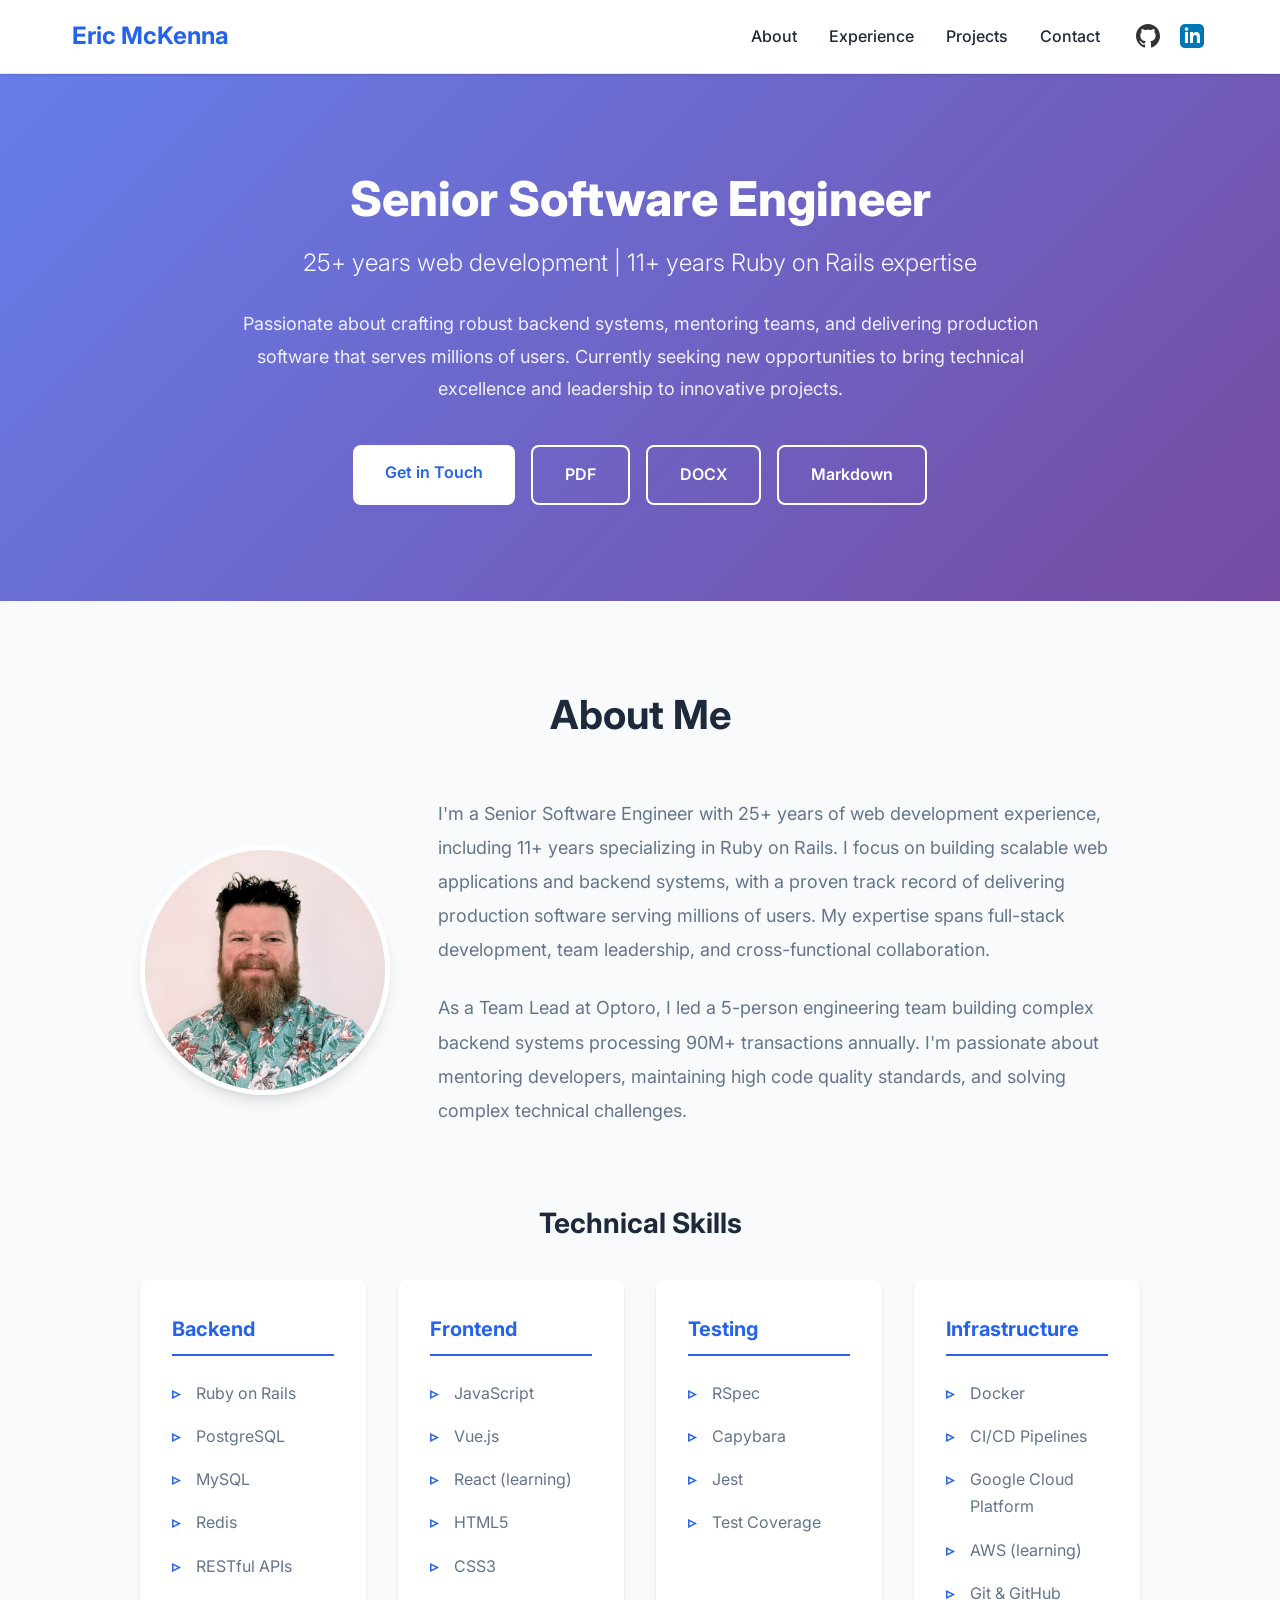
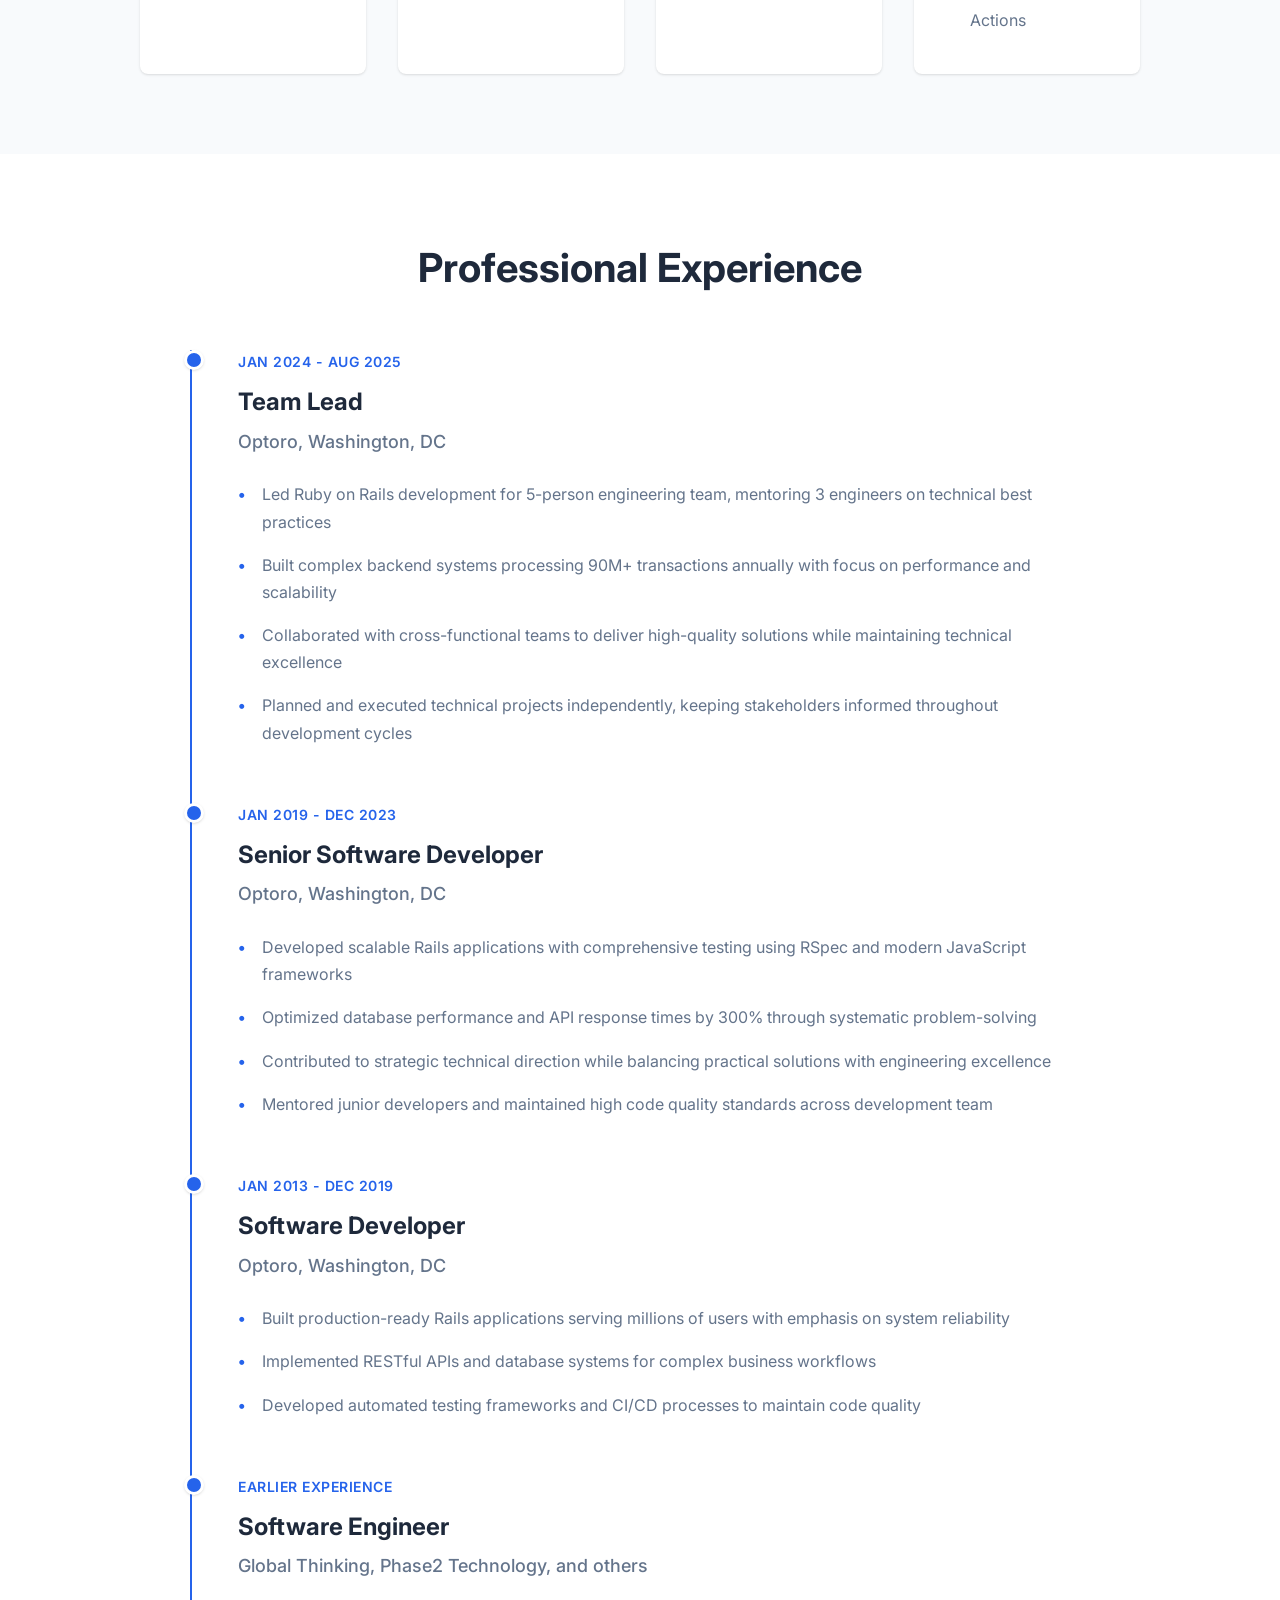
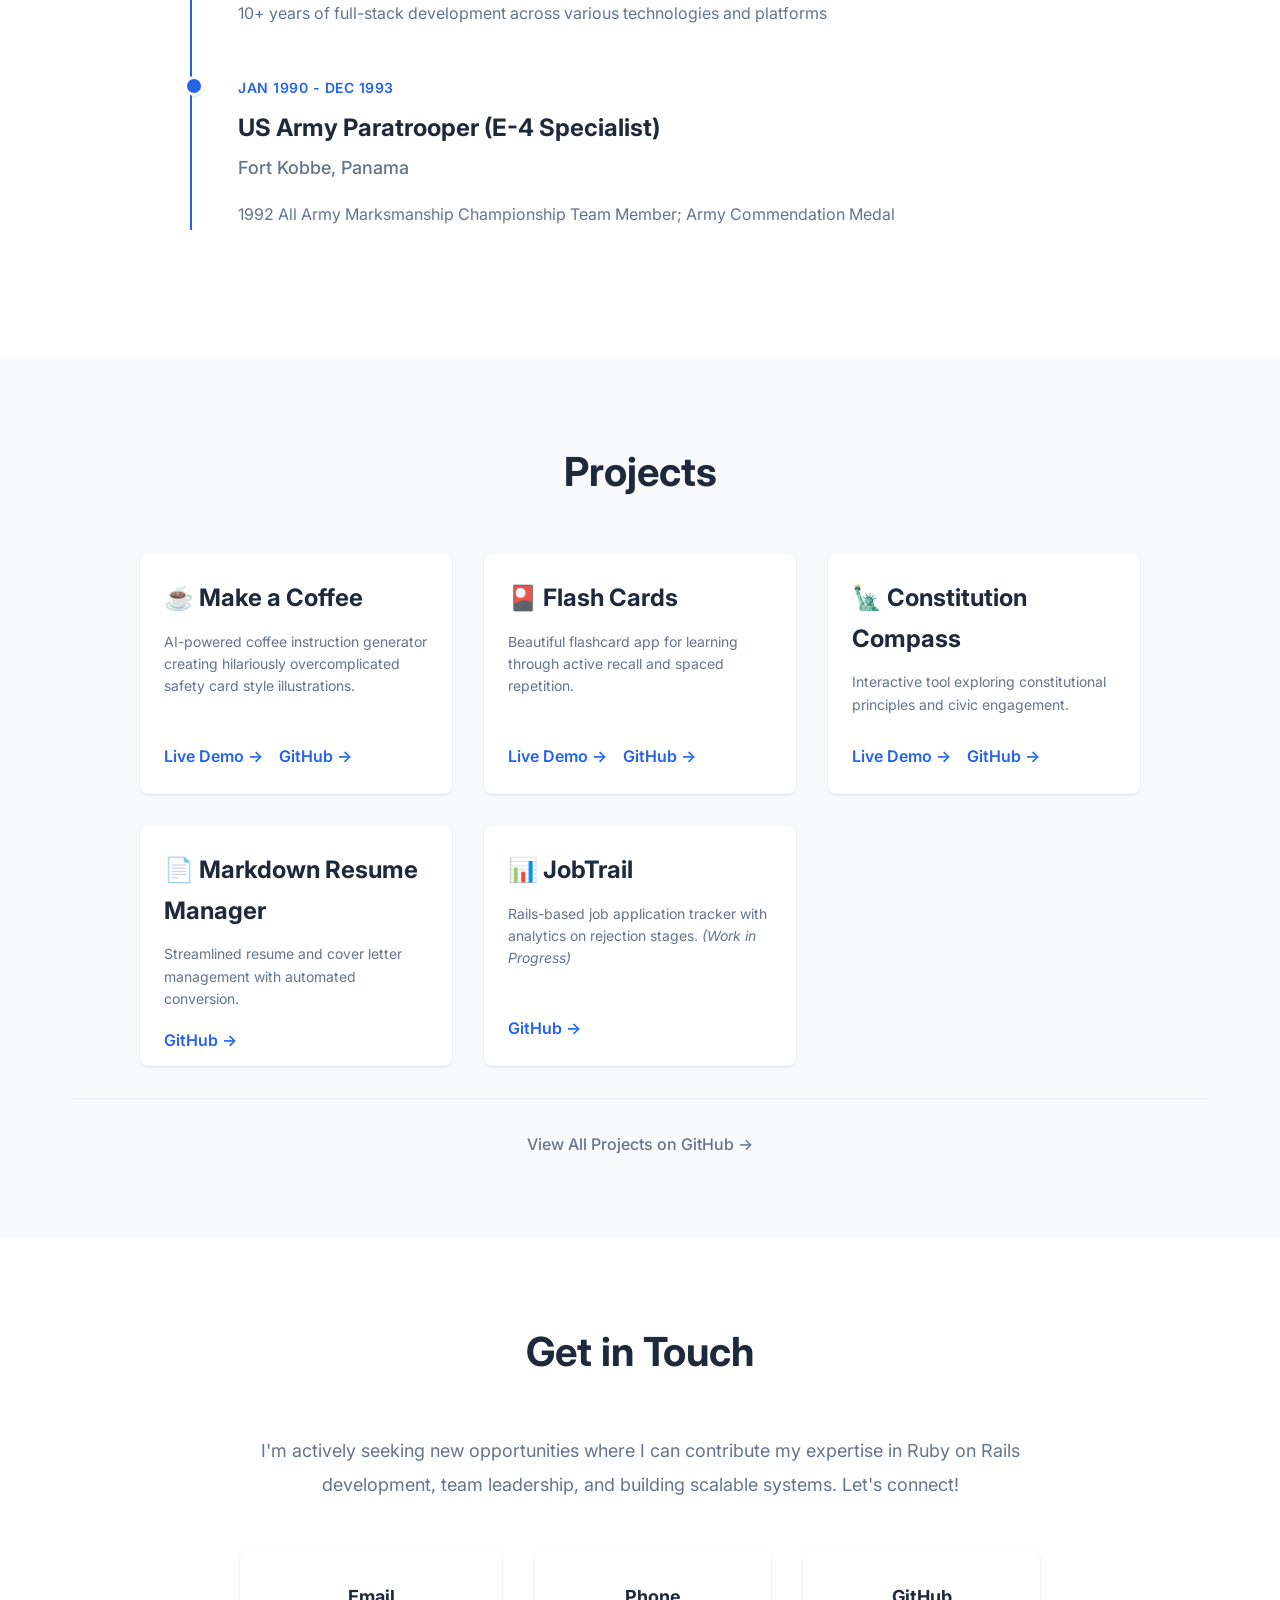
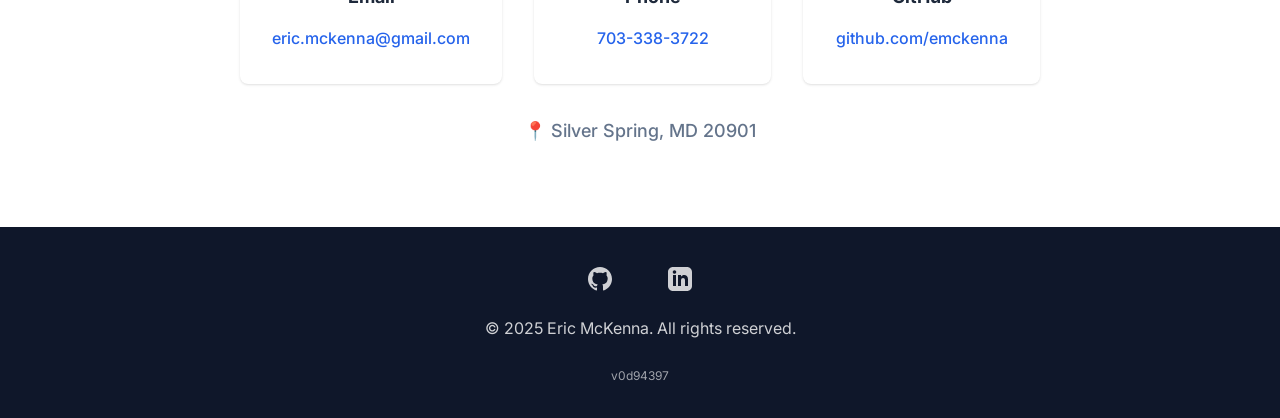
==== index.html @ 5448b645 "Add JobTrail project to portfolio with work-in-progress note - Add JobTrail to projects grid with fr" ====
<!DOCTYPE html>
<html lang="en">
<head>
    <meta charset="UTF-8">
    <meta name="viewport" content="width=device-width, initial-scale=1.0">
    <meta name="description" content="Eric McKenna - Senior Software Engineer with 25+ years web development experience specializing in Ruby on Rails and full-stack development">
    <title>Eric McKenna | Senior Software Engineer</title>

    <!-- Open Graph Meta Tags -->
    <meta property="og:title" content="Eric McKenna | Senior Software Engineer">
    <meta property="og:description" content="Senior Software Engineer with 25+ years web development experience, including 11+ years Ruby on Rails expertise. Team Lead experienced in building scalable applications serving millions of users. Currently seeking new opportunities.">
    <meta property="og:type" content="website">
    <meta property="og:url" content="https://emckenna.github.io">
    <meta property="og:image" content="https://emckenna.github.io/og-image.png">

    <!-- Twitter Card Meta Tags -->
    <meta name="twitter:card" content="summary_large_image">
    <meta name="twitter:title" content="Eric McKenna | Senior Software Engineer">
    <meta name="twitter:description" content="Senior Software Engineer with 25+ years web development experience, including 11+ years Ruby on Rails expertise. Team Lead experienced in building scalable applications serving millions of users.">
    <meta name="twitter:image" content="https://emckenna.github.io/og-image.png">

    <!-- Additional Meta Tags -->
    <meta name="author" content="Eric McKenna">
    <meta name="keywords" content="Ruby on Rails, Software Engineer, Full Stack Developer, Team Lead, PostgreSQL, Vue.js, React, AWS, Docker">

    <link rel="stylesheet" href="styles.css">
</head>
<body>
    <header>
        <nav>
            <div class="container">
                <h1 class="logo">Eric McKenna</h1>
                <div class="nav-right">
                    <ul class="nav-links">
                        <li><a href="#about">About</a></li>
                        <li><a href="#experience">Experience</a></li>
                        <li><a href="#projects">Projects</a></li>
                        <li><a href="#contact">Contact</a></li>
                    </ul>
                    <div class="social-links">
                        <a href="https://github.com/emckenna" target="_blank" rel="noopener noreferrer" aria-label="GitHub" class="social-icon">
                            <svg width="24" height="24" viewBox="0 0 24 24" fill="currentColor">
                                <path d="M12 0c-6.626 0-12 5.373-12 12 0 5.302 3.438 9.8 8.207 11.387.599.111.793-.261.793-.577v-2.234c-3.338.726-4.033-1.416-4.033-1.416-.546-1.387-1.333-1.756-1.333-1.756-1.089-.745.083-.729.083-.729 1.205.084 1.839 1.237 1.839 1.237 1.07 1.834 2.807 1.304 3.492.997.107-.775.418-1.305.762-1.604-2.665-.305-5.467-1.334-5.467-5.931 0-1.311.469-2.381 1.236-3.221-.124-.303-.535-1.524.117-3.176 0 0 1.008-.322 3.301 1.23.957-.266 1.983-.399 3.003-.404 1.02.005 2.047.138 3.006.404 2.291-1.552 3.297-1.23 3.297-1.23.653 1.653.242 2.874.118 3.176.77.84 1.235 1.911 1.235 3.221 0 4.609-2.807 5.624-5.479 5.921.43.372.823 1.102.823 2.222v3.293c0 .319.192.694.801.576 4.765-1.589 8.199-6.086 8.199-11.386 0-6.627-5.373-12-12-12z"/>
                            </svg>
                        </a>
                        <a href="https://linkedin.com/in/ericmckenna" target="_blank" rel="noopener noreferrer" aria-label="LinkedIn" class="social-icon">
                            <svg width="24" height="24" viewBox="0 0 24 24" fill="currentColor">
                                <path d="M19 0h-14c-2.761 0-5 2.239-5 5v14c0 2.761 2.239 5 5 5h14c2.762 0 5-2.239 5-5v-14c0-2.761-2.238-5-5-5zm-11 19h-3v-11h3v11zm-1.5-12.268c-.966 0-1.75-.79-1.75-1.764s.784-1.764 1.75-1.764 1.75.79 1.75 1.764-.783 1.764-1.75 1.764zm13.5 12.268h-3v-5.604c0-3.368-4-3.113-4 0v5.604h-3v-11h3v1.765c1.396-2.586 7-2.777 7 2.476v6.759z"/>
                            </svg>
                        </a>
                    </div>
                </div>
            </div>
        </nav>
    </header>

    <main>
        <!-- Hero Section -->
        <section id="hero">
            <div class="container">
                <div class="hero-content">
                    <h1 class="hero-title">Senior Software Engineer</h1>
                    <p class="hero-subtitle">25+ years web development | 11+ years Ruby on Rails expertise</p>
                    <p class="hero-description">
                        Passionate about crafting robust backend systems, mentoring teams, and delivering
                        production software that serves millions of users. Currently seeking new opportunities
                        to bring technical excellence and leadership to innovative projects.
                    </p>
                    <div class="hero-buttons">
                        <a href="#contact" class="btn btn-primary">Get in Touch</a>
                        <a href="resume/Eric_McKenna_Resume.pdf" class="btn btn-secondary" download>PDF</a>
                        <a href="resume/Eric_McKenna_Resume.docx" class="btn btn-secondary" download>DOCX</a>
                        <a href="resume/eric-mckenna-resume.md" class="btn btn-secondary" download>Markdown</a>
                    </div>
                </div>
            </div>
        </section>

        <!-- About Section -->
        <section id="about">
            <div class="container">
                <h2 class="section-title">About Me</h2>
                <div class="about-wrapper">
                    <div class="about-image">
                        <img src="emckenna-profile.png" alt="Eric McKenna">
                    </div>
                    <div class="about-content">
                        <p>
                            I'm a Senior Software Engineer with 25+ years of web development experience, including 11+ years
                            specializing in Ruby on Rails. I focus on building scalable web applications and backend systems,
                            with a proven track record of delivering production software serving millions of users. My expertise
                            spans full-stack development, team leadership, and cross-functional collaboration.
                        </p>
                        <p>
                            As a Team Lead at Optoro, I led a 5-person engineering team building complex backend systems
                            processing 90M+ transactions annually. I'm passionate about mentoring developers, maintaining
                            high code quality standards, and solving complex technical challenges.
                        </p>
                    </div>
                </div>

                <div class="skills">
                    <h3>Technical Skills</h3>
                    <div class="skills-grid">
                        <div class="skill-category">
                            <h4>Backend</h4>
                            <ul>
                                <li>Ruby on Rails</li>
                                <li>PostgreSQL</li>
                                <li>MySQL</li>
                                <li>Redis</li>
                                <li>RESTful APIs</li>
                            </ul>
                        </div>
                        <div class="skill-category">
                            <h4>Frontend</h4>
                            <ul>
                                <li>JavaScript</li>
                                <li>Vue.js</li>
                                <li>React (learning)</li>
                                <li>HTML5</li>
                                <li>CSS3</li>
                            </ul>
                        </div>
                        <div class="skill-category">
                            <h4>Testing</h4>
                            <ul>
                                <li>RSpec</li>
                                <li>Capybara</li>
                                <li>Jest</li>
                                <li>Test Coverage</li>
                            </ul>
                        </div>
                        <div class="skill-category">
                            <h4>Infrastructure</h4>
                            <ul>
                                <li>Docker</li>
                                <li>CI/CD Pipelines</li>
                                <li>Google Cloud Platform</li>
                                <li>AWS (learning)</li>
                                <li>Git & GitHub Actions</li>
                            </ul>
                        </div>
                    </div>
                </div>
            </div>
        </section>

        <!-- Experience Section -->
        <section id="experience">
            <div class="container">
                <h2 class="section-title">Professional Experience</h2>

                <div class="timeline">
                    <div class="timeline-item">
                        <div class="timeline-date">Jan 2024 - Aug 2025</div>
                        <div class="timeline-content">
                            <h3>Team Lead</h3>
                            <h4>Optoro, Washington, DC</h4>
                            <ul>
                                <li>Led Ruby on Rails development for 5-person engineering team, mentoring 3 engineers on technical best practices</li>
                                <li>Built complex backend systems processing 90M+ transactions annually with focus on performance and scalability</li>
                                <li>Collaborated with cross-functional teams to deliver high-quality solutions while maintaining technical excellence</li>
                                <li>Planned and executed technical projects independently, keeping stakeholders informed throughout development cycles</li>
                            </ul>
                        </div>
                    </div>

                    <div class="timeline-item">
                        <div class="timeline-date">Jan 2019 - Dec 2023</div>
                        <div class="timeline-content">
                            <h3>Senior Software Developer</h3>
                            <h4>Optoro, Washington, DC</h4>
                            <ul>
                                <li>Developed scalable Rails applications with comprehensive testing using RSpec and modern JavaScript frameworks</li>
                                <li>Optimized database performance and API response times by 300% through systematic problem-solving</li>
                                <li>Contributed to strategic technical direction while balancing practical solutions with engineering excellence</li>
                                <li>Mentored junior developers and maintained high code quality standards across development team</li>
                            </ul>
                        </div>
                    </div>

                    <div class="timeline-item">
                        <div class="timeline-date">Jan 2013 - Dec 2019</div>
                        <div class="timeline-content">
                            <h3>Software Developer</h3>
                            <h4>Optoro, Washington, DC</h4>
                            <ul>
                                <li>Built production-ready Rails applications serving millions of users with emphasis on system reliability</li>
                                <li>Implemented RESTful APIs and database systems for complex business workflows</li>
                                <li>Developed automated testing frameworks and CI/CD processes to maintain code quality</li>
                            </ul>
                        </div>
                    </div>

                    <div class="timeline-item">
                        <div class="timeline-date">Earlier Experience</div>
                        <div class="timeline-content">
                            <h3>Software Engineer</h3>
                            <h4>Global Thinking, Phase2 Technology, and others</h4>
                            <p>10+ years of full-stack development across various technologies and platforms</p>
                        </div>
                    </div>

                    <div class="timeline-item">
                        <div class="timeline-date">Jan 1990 - Dec 1993</div>
                        <div class="timeline-content">
                            <h3>US Army Paratrooper (E-4 Specialist)</h3>
                            <h4>Fort Kobbe, Panama</h4>
                            <p>1992 All Army Marksmanship Championship Team Member; Army Commendation Medal</p>
                        </div>
                    </div>
                </div>
            </div>
        </section>

        <!-- Projects Section -->
        <section id="projects">
            <div class="container">
                <h2 class="section-title">Projects</h2>
                <div class="projects-grid">
                    <div class="project-card">
                        <div class="project-card-inner">
                            <div class="project-card-front">
                                <div>
                                    <h3>☕ Make a Coffee</h3>
                                    <p>AI-powered coffee instruction generator creating hilariously overcomplicated safety card style illustrations.</p>
                                </div>
                                <div class="project-links">
                                    <a href="https://make-a-coffee.vercel.app/" target="_blank" rel="noopener noreferrer" class="project-link">
                                        Live Demo →
                                    </a>
                                    <a href="https://github.com/emckenna/make-a-coffee" target="_blank" rel="noopener noreferrer" class="project-link">
                                        GitHub →
                                    </a>
                                </div>
                            </div>
                            <div class="project-card-back">
                                <h3>☕ Make a Coffee</h3>
                                <p>Generate hilariously overcomplicated coffee instructions in airplane safety card style using AI. Features three illustration styles (Simple, Fun, Chaos), PB&J-precision prompts emphasizing programming-level detail, and high-quality PNG export with timestamps. Built with React + Vite and Hugging Face FLUX.1-schnell model.</p>
                                <div class="project-links">
                                    <a href="https://make-a-coffee.vercel.app/" target="_blank" rel="noopener noreferrer" class="project-link">
                                        Live Demo →
                                    </a>
                                    <a href="https://github.com/emckenna/make-a-coffee" target="_blank" rel="noopener noreferrer" class="project-link">
                                        GitHub →
                                    </a>
                                </div>
                            </div>
                        </div>
                    </div>

                    <div class="project-card">
                        <div class="project-card-inner">
                            <div class="project-card-front">
                                <div>
                                    <h3>🎴 Flash Cards</h3>
                                    <p>Beautiful flashcard app for learning through active recall and spaced repetition.</p>
                                </div>
                                <div class="project-links">
                                    <a href="https://emckenna.github.io/flash-cards/" target="_blank" rel="noopener noreferrer" class="project-link">
                                        Live Demo →
                                    </a>
                                    <a href="https://github.com/emckenna/flash-cards" target="_blank" rel="noopener noreferrer" class="project-link">
                                        GitHub →
                                    </a>
                                </div>
                            </div>
                            <div class="project-card-back">
                                <h3>🎴 Flash Cards</h3>
                                <p>A beautiful, reusable flashcard app for learning any topic through active recall and spaced repetition. Features markdown-based content with auto-discovery of topics, progress tracking, keyboard shortcuts, and a stunning UI with smooth animations. Built with React + Vite and deployed on GitHub Pages.</p>
                                <div class="project-links">
                                    <a href="https://emckenna.github.io/flash-cards/" target="_blank" rel="noopener noreferrer" class="project-link">
                                        Live Demo →
                                    </a>
                                    <a href="https://github.com/emckenna/flash-cards" target="_blank" rel="noopener noreferrer" class="project-link">
                                        GitHub →
                                    </a>
                                </div>
                            </div>
                        </div>
                    </div>

                    <div class="project-card">
                        <div class="project-card-inner">
                            <div class="project-card-front">
                                <div>
                                    <h3>🗽 Constitution Compass</h3>
                                    <p>Interactive tool exploring constitutional principles and civic engagement.</p>
                                </div>
                                <div class="project-links">
                                    <a href="https://constitution-compass.vercel.app" target="_blank" rel="noopener noreferrer" class="project-link">
                                        Live Demo →
                                    </a>
                                    <a href="https://github.com/emckenna/constitution-compass" target="_blank" rel="noopener noreferrer" class="project-link">
                                        GitHub →
                                    </a>
                                </div>
                            </div>
                            <div class="project-card-back">
                                <h3>🗽 Constitution Compass</h3>
                                <p>An interactive educational tool for exploring U.S. constitutional principles, civic engagement, and the foundations of American democracy. Features comprehensive content on constitutional amendments, historical context, and modern applications. Built with React for an engaging learning experience.</p>
                                <div class="project-links">
                                    <a href="https://constitution-compass.vercel.app" target="_blank" rel="noopener noreferrer" class="project-link">
                                        Live Demo →
                                    </a>
                                    <a href="https://github.com/emckenna/constitution-compass" target="_blank" rel="noopener noreferrer" class="project-link">
                                        GitHub →
                                    </a>
                                </div>
                            </div>
                        </div>
                    </div>

                    <div class="project-card">
                        <div class="project-card-inner">
                            <div class="project-card-front">
                                <div>
                                    <h3>📄 Markdown Resume Manager</h3>
                                    <p>Streamlined resume and cover letter management with automated conversion.</p>
                                </div>
                                <div class="project-links">
                                    <a href="https://github.com/emckenna/markdown-resume-manager" target="_blank" rel="noopener noreferrer" class="project-link">
                                        GitHub →
                                    </a>
                                </div>
                            </div>
                            <div class="project-card-back">
                                <h3>📄 Markdown Resume Manager</h3>
                                <p>A streamlined system for managing resumes and cover letters with automated markdown-to-DOCX/PDF conversion. Features VS Code integration, customizable templates, organized build system, and version control friendly markdown source files. Simplifies the job application process with professional output formats.</p>
                                <div class="project-links">
                                    <a href="https://github.com/emckenna/markdown-resume-manager" target="_blank" rel="noopener noreferrer" class="project-link">
                                        GitHub →
                                    </a>
                                </div>
                            </div>
                        </div>
                    </div>

                    <div class="project-card">
                        <div class="project-card-inner">
                            <div class="project-card-front">
                                <div>
                                    <h3>📊 JobTrail</h3>
                                    <p>Rails-based job application tracker with analytics on rejection stages. <em>(Work in Progress)</em></p>
                                </div>
                                <div class="project-links">
                                    <a href="https://github.com/emckenna/jobtrail" target="_blank" rel="noopener noreferrer" class="project-link">
                                        GitHub →
                                    </a>
                                </div>
                            </div>
                            <div class="project-card-back">
                                <h3>📊 JobTrail</h3>
                                <p>A full-stack Rails 8 job application tracker that provides visibility into the complete hiring lifecycle. Track applications from submission through screening, assessments, interviewing, and offers. Features rejection stage analytics, conversion rate insights, CSV import/export, and an analytics dashboard. Built with Rails 8, Hotwire (Turbo + Stimulus), PostgreSQL, and Tailwind CSS. <em>(Active Development)</em></p>
                                <div class="project-links">
                                    <a href="https://github.com/emckenna/jobtrail" target="_blank" rel="noopener noreferrer" class="project-link">
                                        GitHub →
                                    </a>
                                </div>
                            </div>
                        </div>
                    </div>
                </div>
                <div class="projects-footer">
                    <a href="https://github.com/emckenna" target="_blank" rel="noopener noreferrer" class="github-link">
                        View All Projects on GitHub →
                    </a>
                </div>
            </div>
        </section>

        <!-- Contact Section -->
        <section id="contact">
            <div class="container">
                <h2 class="section-title">Get in Touch</h2>
                <div class="contact-content">
                    <p class="contact-intro">
                        I'm actively seeking new opportunities where I can contribute my expertise in
                        Ruby on Rails development, team leadership, and building scalable systems.
                        Let's connect!
                    </p>
                    <div class="contact-methods">
                        <div class="contact-item">
                            <h3>Email</h3>
                            <a href="mailto:eric.mckenna@gmail.com">eric.mckenna@gmail.com</a>
                        </div>
                        <div class="contact-item">
                            <h3>Phone</h3>
                            <a href="tel:+17033383722">703-338-3722</a>
                        </div>
                        <div class="contact-item">
                            <h3>GitHub</h3>
                            <a href="https://github.com/emckenna" target="_blank" rel="noopener noreferrer">github.com/emckenna</a>
                        </div>
                    </div>
                    <div class="contact-location">
                        <p>📍 Silver Spring, MD 20901</p>
                    </div>
                </div>
            </div>
        </section>
    </main>

    <footer>
        <div class="container">
            <div class="footer-social">
                <a href="https://github.com/emckenna" target="_blank" rel="noopener noreferrer" aria-label="GitHub" class="footer-social-icon">
                    <svg width="24" height="24" viewBox="0 0 24 24" fill="currentColor">
                        <path d="M12 0c-6.626 0-12 5.373-12 12 0 5.302 3.438 9.8 8.207 11.387.599.111.793-.261.793-.577v-2.234c-3.338.726-4.033-1.416-4.033-1.416-.546-1.387-1.333-1.756-1.333-1.756-1.089-.745.083-.729.083-.729 1.205.084 1.839 1.237 1.839 1.237 1.07 1.834 2.807 1.304 3.492.997.107-.775.418-1.305.762-1.604-2.665-.305-5.467-1.334-5.467-5.931 0-1.311.469-2.381 1.236-3.221-.124-.303-.535-1.524.117-3.176 0 0 1.008-.322 3.301 1.23.957-.266 1.983-.399 3.003-.404 1.02.005 2.047.138 3.006.404 2.291-1.552 3.297-1.23 3.297-1.23.653 1.653.242 2.874.118 3.176.77.84 1.235 1.911 1.235 3.221 0 4.609-2.807 5.624-5.479 5.921.43.372.823 1.102.823 2.222v3.293c0 .319.192.694.801.576 4.765-1.589 8.199-6.086 8.199-11.386 0-6.627-5.373-12-12-12z"/>
                    </svg>
                </a>
                <a href="https://linkedin.com/in/ericmckenna" target="_blank" rel="noopener noreferrer" aria-label="LinkedIn" class="footer-social-icon">
                    <svg width="24" height="24" viewBox="0 0 24 24" fill="currentColor">
                        <path d="M19 0h-14c-2.761 0-5 2.239-5 5v14c0 2.761 2.239 5 5 5h14c2.762 0 5-2.239 5-5v-14c0-2.761-2.238-5-5-5zm-11 19h-3v-11h3v11zm-1.5-12.268c-.966 0-1.75-.79-1.75-1.764s.784-1.764 1.75-1.764 1.75.79 1.75 1.764-.783 1.764-1.75 1.764zm13.5 12.268h-3v-5.604c0-3.368-4-3.113-4 0v5.604h-3v-11h3v1.765c1.396-2.586 7-2.777 7 2.476v6.759z"/>
                    </svg>
                </a>
            </div>
            <p>&copy; 2025 Eric McKenna. All rights reserved.</p>
            <p class="version-info" style="opacity: 0.6; font-size: 0.75rem; margin-top: 0.5rem;">
                <a href="https://github.com/emckenna/emckenna.github.io/commit/0d94397" target="_blank" rel="noopener noreferrer" style="color: inherit; text-decoration: none;">
                    v0d94397
                </a>
            </p>
        </div>
    </footer>

    <script>
        // Toggle flip cards on click
        document.querySelectorAll('.project-card').forEach(card => {
            card.addEventListener('click', function(e) {
                // Don't flip if clicking a link
                if (e.target.tagName === 'A' || e.target.closest('a')) {
                    return;
                }
                this.classList.toggle('flipped');
            });
        });
    </script>
</body>
</html>
---- styles.css ----
/* Reset and Base Styles */
@import url('https://fonts.googleapis.com/css2?family=Inter:wght@300;400;500;600;700;800&display=swap');

* {
    margin: 0;
    padding: 0;
    box-sizing: border-box;
}

:root {
    --primary-color: #2563eb;
    --primary-dark: #1e40af;
    --secondary-color: #64748b;
    --text-color: #1e293b;
    --text-light: #64748b;
    --bg-color: #ffffff;
    --bg-light: #f8fafc;
    --bg-dark: #0f172a;
    --border-color: #e2e8f0;
    --shadow: 0 1px 3px 0 rgb(0 0 0 / 0.1), 0 1px 2px -1px rgb(0 0 0 / 0.1);
    --shadow-lg: 0 10px 15px -3px rgb(0 0 0 / 0.1), 0 4px 6px -4px rgb(0 0 0 / 0.1);
}

html {
    scroll-behavior: smooth;
}

body {
    font-family: 'Inter', -apple-system, BlinkMacSystemFont, 'Segoe UI', Roboto, 'Helvetica Neue', Arial, sans-serif;
    line-height: 1.7;
    color: var(--text-color);
    background-color: var(--bg-color);
    font-size: 16px;
}

.container {
    max-width: 1200px;
    margin: 0 auto;
    padding: 0 2rem;
}

/* Header and Navigation */
header {
    background-color: var(--bg-color);
    border-bottom: 1px solid var(--border-color);
    position: sticky;
    top: 0;
    z-index: 1000;
    box-shadow: var(--shadow);
}

nav {
    padding: 1rem 0;
}

nav .container {
    display: flex;
    justify-content: space-between;
    align-items: center;
}

.logo {
    font-size: 1.5rem;
    font-weight: 700;
    color: var(--primary-color);
}

.nav-right {
    display: flex;
    align-items: center;
    gap: 2rem;
}

.nav-links {
    display: flex;
    list-style: none;
    gap: 2rem;
}

.nav-links a {
    color: var(--text-color);
    text-decoration: none;
    font-weight: 500;
    transition: color 0.3s ease;
}

.nav-links a:hover {
    color: var(--primary-color);
}

.social-links {
    display: flex;
    gap: 0.75rem;
    align-items: center;
    margin-left: auto;
}

.social-icon {
    transition: all 0.3s ease;
    display: flex;
    align-items: center;
    padding: 0.25rem;
}

.social-icon svg {
    width: 24px;
    height: 24px;
}

/* GitHub icon - dark gray */
.social-icon[aria-label="GitHub"] {
    color: #333;
}

.social-icon[aria-label="GitHub"]:hover {
    color: #000;
}

/* LinkedIn icon - LinkedIn blue */
.social-icon[aria-label="LinkedIn"] {
    color: #0077b5;
}

.social-icon[aria-label="LinkedIn"]:hover {
    color: #005885;
}

/* Hero Section */
#hero {
    background: linear-gradient(135deg, #667eea 0%, #764ba2 100%);
    color: white;
    padding: 6rem 0;
    text-align: center;
}

.hero-content {
    max-width: 800px;
    margin: 0 auto;
}

.hero-title {
    font-size: 3rem;
    font-weight: 800;
    margin-bottom: 1rem;
    line-height: 1.2;
}

.hero-subtitle {
    font-size: 1.5rem;
    font-weight: 300;
    margin-bottom: 1.5rem;
    opacity: 0.95;
}

.hero-description {
    font-size: 1.125rem;
    line-height: 1.8;
    margin-bottom: 2.5rem;
    opacity: 0.9;
}

.hero-buttons {
    display: flex;
    gap: 1rem;
    justify-content: center;
    flex-wrap: wrap;
}

/* Buttons */
.btn {
    display: inline-block;
    padding: 0.875rem 2rem;
    border-radius: 0.5rem;
    font-weight: 600;
    text-decoration: none;
    transition: all 0.3s ease;
    cursor: pointer;
}

.btn-primary {
    background-color: white;
    color: var(--primary-color);
}

.btn-primary:hover {
    transform: translateY(-2px);
    box-shadow: var(--shadow-lg);
}

.btn-secondary {
    background-color: transparent;
    color: white;
    border: 2px solid white;
}

.btn-secondary:hover {
    background-color: white;
    color: var(--primary-color);
}

/* Sections */
section {
    padding: 5rem 0;
}

section:nth-child(even) {
    background-color: var(--bg-light);
}

.section-title {
    font-size: 2.5rem;
    font-weight: 700;
    margin-bottom: 3rem;
    text-align: center;
    color: var(--text-color);
}

/* About Section */
.about-wrapper {
    display: flex;
    gap: 3rem;
    max-width: 1000px;
    margin: 0 auto 3rem;
    align-items: center;
}

.about-image {
    flex-shrink: 0;
}

.about-image img {
    width: 250px;
    height: 250px;
    border-radius: 50%;
    object-fit: cover;
    box-shadow: var(--shadow-lg);
    border: 5px solid white;
}

.about-content {
    flex: 1;
    font-size: 1.125rem;
    line-height: 1.9;
    color: var(--text-light);
}

.about-content p {
    margin-bottom: 1.5rem;
}

/* Skills */
.skills {
    max-width: 1000px;
    margin: 0 auto;
}

.skills h3 {
    font-size: 1.75rem;
    margin-bottom: 2rem;
    text-align: center;
    color: var(--text-color);
}

.skills-grid {
    display: grid;
    grid-template-columns: repeat(4, 1fr);
    gap: 2rem;
}

.skill-category {
    background-color: white;
    padding: 2rem;
    border-radius: 0.5rem;
    box-shadow: var(--shadow);
}

.skill-category h4 {
    font-size: 1.25rem;
    margin-bottom: 1rem;
    color: var(--primary-color);
    border-bottom: 2px solid var(--primary-color);
    padding-bottom: 0.5rem;
}

.skill-category ul {
    list-style: none;
}

.skill-category li {
    padding: 0.5rem 0;
    color: var(--text-light);
    position: relative;
    padding-left: 1.5rem;
}

.skill-category li::before {
    content: "▹";
    position: absolute;
    left: 0;
    color: var(--primary-color);
    font-weight: bold;
}

/* Timeline */
.timeline {
    max-width: 900px;
    margin: 0 auto;
    position: relative;
}

.timeline::before {
    content: '';
    position: absolute;
    left: 0;
    top: 0;
    bottom: 0;
    width: 2px;
    background-color: var(--primary-color);
}

.timeline-item {
    position: relative;
    padding-left: 3rem;
    margin-bottom: 3rem;
}

.timeline-item::before {
    content: '';
    position: absolute;
    left: -6px;
    top: 0;
    width: 14px;
    height: 14px;
    border-radius: 50%;
    background-color: var(--primary-color);
    border: 3px solid white;
    box-shadow: var(--shadow);
}

.timeline-date {
    font-weight: 600;
    color: var(--primary-color);
    margin-bottom: 0.5rem;
    font-size: 0.875rem;
    text-transform: uppercase;
    letter-spacing: 0.5px;
}

.timeline-content h3 {
    font-size: 1.5rem;
    margin-bottom: 0.25rem;
    color: var(--text-color);
}

.timeline-content h4 {
    font-size: 1.125rem;
    color: var(--text-light);
    font-weight: 500;
    margin-bottom: 1rem;
}

.timeline-content ul {
    list-style: none;
    margin-top: 1rem;
}

.timeline-content li {
    padding: 0.5rem 0;
    padding-left: 1.5rem;
    position: relative;
    color: var(--text-light);
    font-size: 1rem;
    line-height: 1.7;
}

.timeline-content li::before {
    content: "•";
    position: absolute;
    left: 0;
    color: var(--primary-color);
    font-weight: bold;
}

.timeline-content p {
    color: var(--text-light);
    line-height: 1.9;
    font-size: 1rem;
}

/* Projects Section */
.projects-grid {
    display: grid;
    grid-template-columns: repeat(auto-fit, minmax(300px, 1fr));
    gap: 2rem;
    max-width: 1000px;
    margin: 0 auto;
}

.project-card {
    perspective: 1000px;
    height: 240px;
    cursor: pointer;
}

.project-card-inner {
    position: relative;
    width: 100%;
    height: 100%;
    transition: transform 0.6s;
    transform-style: preserve-3d;
}

.project-card.flipped .project-card-inner {
    transform: rotateY(180deg);
}

.project-card-front,
.project-card-back {
    position: absolute;
    width: 100%;
    height: 100%;
    backface-visibility: hidden;
    background-color: white;
    padding: 1.5rem;
    border-radius: 0.5rem;
    box-shadow: var(--shadow);
    display: flex;
    flex-direction: column;
}

.project-card-front {
    justify-content: space-between;
}

.project-card-back {
    transform: rotateY(180deg);
    overflow-y: auto;
}

.project-card h3 {
    font-size: 1.5rem;
    margin-bottom: 0.75rem;
    color: var(--text-color);
}

.project-card p {
    color: var(--text-light);
    margin-bottom: 1rem;
    line-height: 1.6;
    font-size: 0.875rem;
}

.project-card-back p {
    font-size: 0.9rem;
    line-height: 1.7;
}

.project-card.placeholder {
    background-color: var(--bg-light);
    border: 2px dashed var(--border-color);
}

.project-links {
    display: flex;
    gap: 1rem;
}

.project-link {
    color: var(--primary-color);
    text-decoration: none;
    font-weight: 600;
    display: inline-flex;
    align-items: center;
    transition: color 0.3s ease;
}

.project-link:hover {
    color: var(--primary-dark);
}

.projects-footer {
    text-align: center;
    margin-top: 2rem;
    padding-top: 2rem;
    border-top: 1px solid var(--border-color);
}

.github-link {
    display: inline-flex;
    align-items: center;
    color: var(--text-light);
    text-decoration: none;
    font-weight: 500;
    font-size: 1rem;
    transition: color 0.3s ease;
}

.github-link:hover {
    color: var(--primary-color);
}

/* Contact Section */
.contact-content {
    max-width: 800px;
    margin: 0 auto;
    text-align: center;
}

.contact-intro {
    font-size: 1.125rem;
    line-height: 1.9;
    color: var(--text-light);
    margin-bottom: 3rem;
}

.contact-methods {
    display: grid;
    grid-template-columns: repeat(3, 1fr);
    gap: 2rem;
    max-width: 900px;
    margin: 0 auto 2rem;
}

.contact-item {
    background-color: white;
    padding: 2rem;
    border-radius: 0.5rem;
    box-shadow: var(--shadow);
}

.contact-item h3 {
    font-size: 1.125rem;
    margin-bottom: 0.75rem;
    color: var(--text-color);
}

.contact-item a {
    color: var(--primary-color);
    text-decoration: none;
    font-weight: 500;
    transition: color 0.3s ease;
}

.contact-item a:hover {
    color: var(--primary-dark);
    text-decoration: underline;
}

.contact-location {
    text-align: center;
    margin-top: 1rem;
}

.contact-location p {
    color: var(--text-light);
    font-size: 1.125rem;
    font-weight: 500;
}

/* Footer */
footer {
    background-color: var(--bg-dark);
    color: white;
    text-align: center;
    padding: 2rem 0;
}

footer .container {
    display: flex;
    flex-direction: column;
    gap: 1rem;
    align-items: center;
}

.footer-social {
    display: flex;
    gap: 2.5rem;
}

.footer-social-icon {
    color: white;
    opacity: 0.8;
    transition: all 0.3s ease;
    display: flex;
    align-items: center;
    padding: 0.5rem;
}

.footer-social-icon:hover {
    opacity: 1;
    transform: translateY(-2px);
}

footer p {
    opacity: 0.8;
    margin: 0;
}

/* Responsive Design */
@media (max-width: 768px) {
    .container {
        padding: 0 1rem;
    }

    nav .container {
        flex-direction: column;
        gap: 1rem;
    }

    .nav-right {
        flex-direction: column;
        gap: 1rem;
    }

    .nav-links {
        gap: 1rem;
    }

    .hero-title {
        font-size: 2rem;
    }

    .hero-subtitle {
        font-size: 1.25rem;
    }

    .section-title {
        font-size: 2rem;
    }

    .timeline::before {
        left: 0;
    }

    .timeline-item {
        padding-left: 2rem;
    }

    .about-wrapper {
        flex-direction: column;
        text-align: center;
    }

    .about-image img {
        width: 200px;
        height: 200px;
    }

    .skills-grid {
        grid-template-columns: repeat(2, 1fr);
    }

    .projects-grid {
        grid-template-columns: 1fr;
    }

    .contact-methods {
        grid-template-columns: 1fr;
    }

    .contact-location p {
        font-size: 1rem;
    }
}

@media (max-width: 480px) {
    .hero-buttons {
        flex-direction: column;
        align-items: stretch;
    }

    .btn {
        width: 100%;
        text-align: center;
    }

    .skills-grid {
        grid-template-columns: 1fr;
    }
}
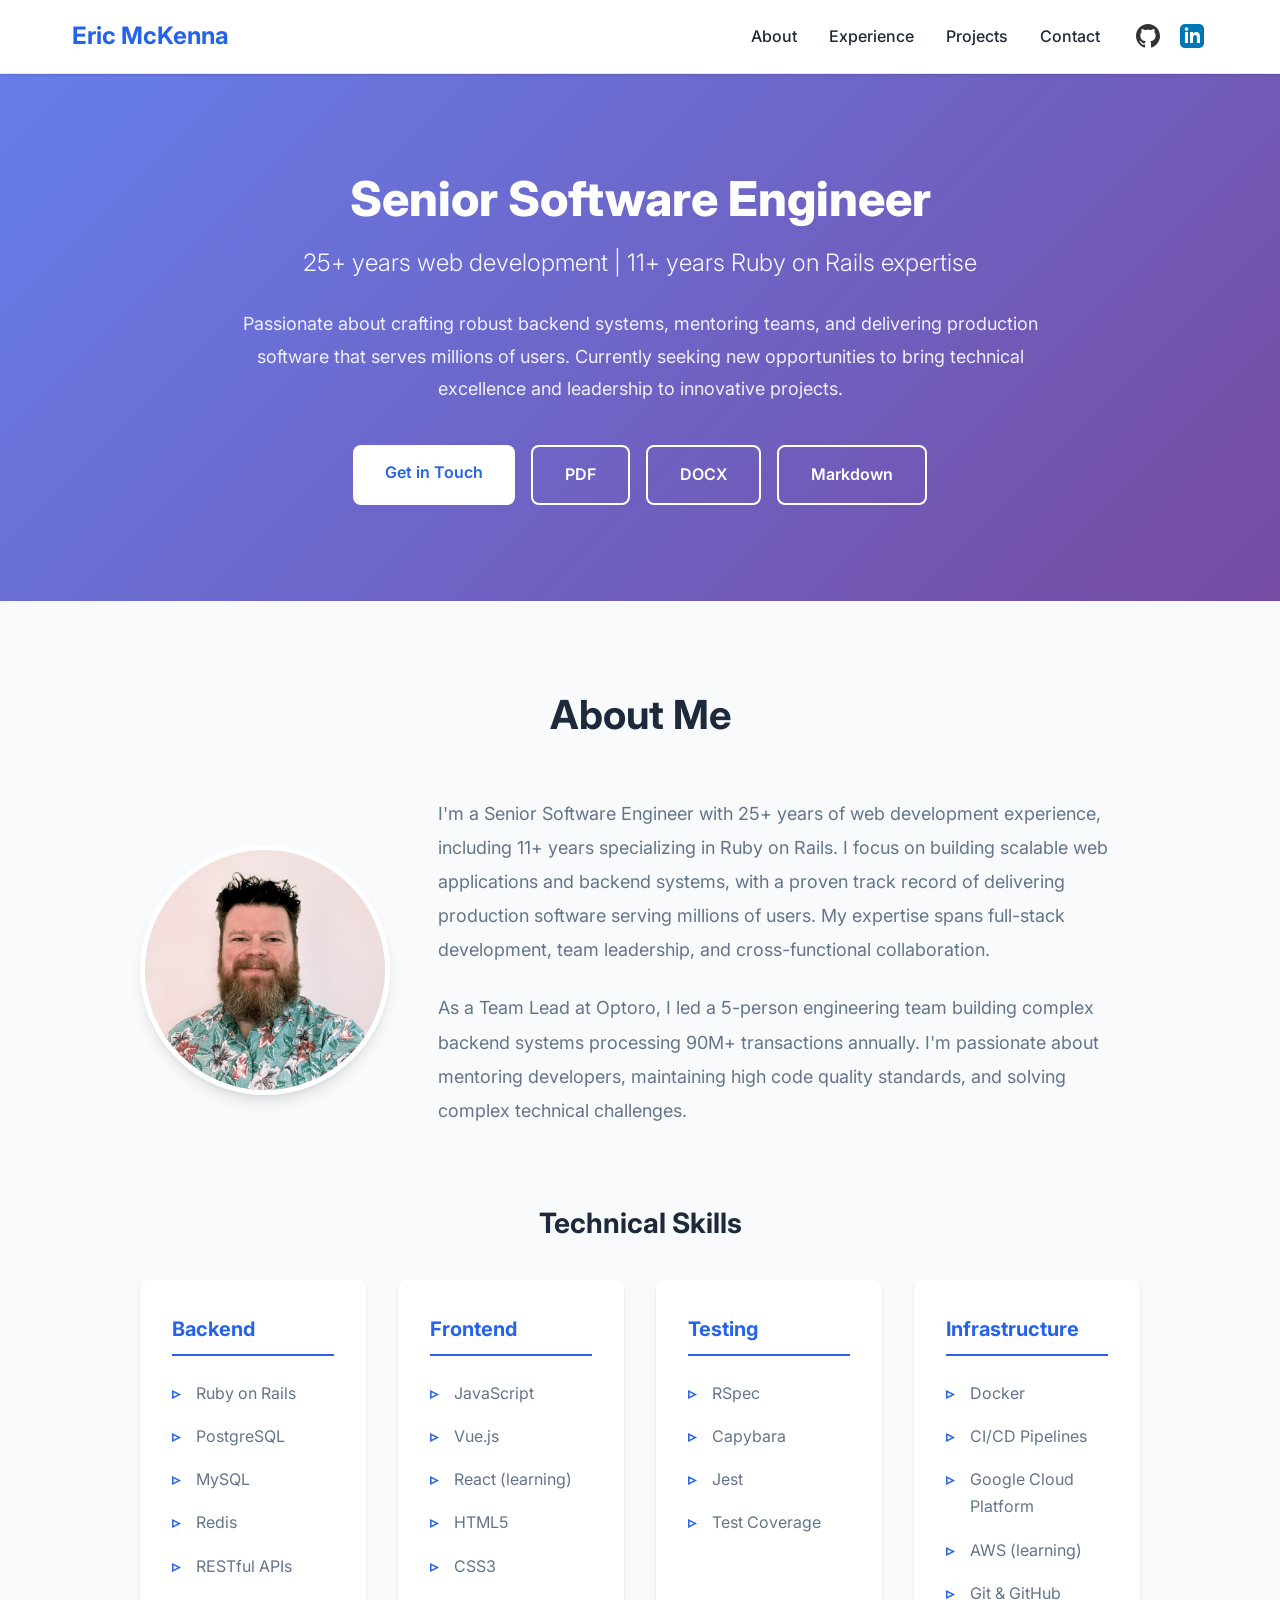
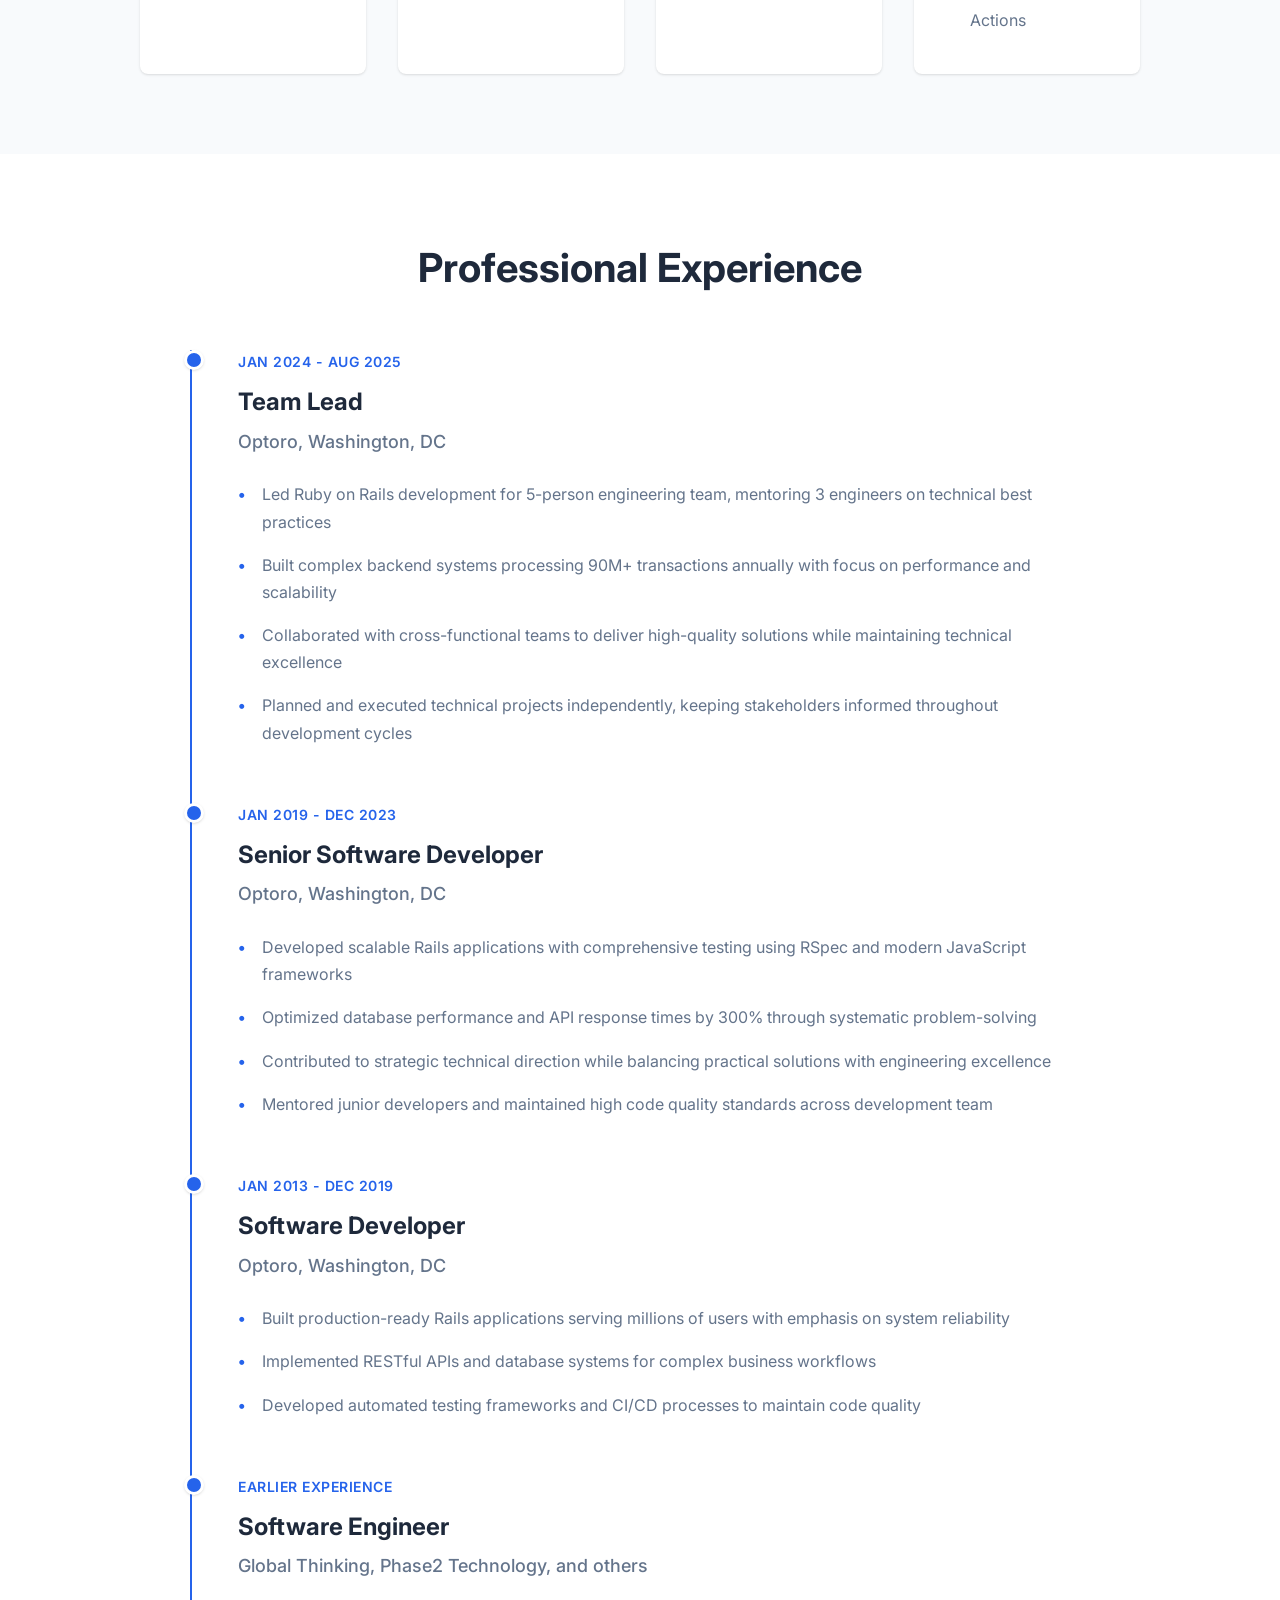
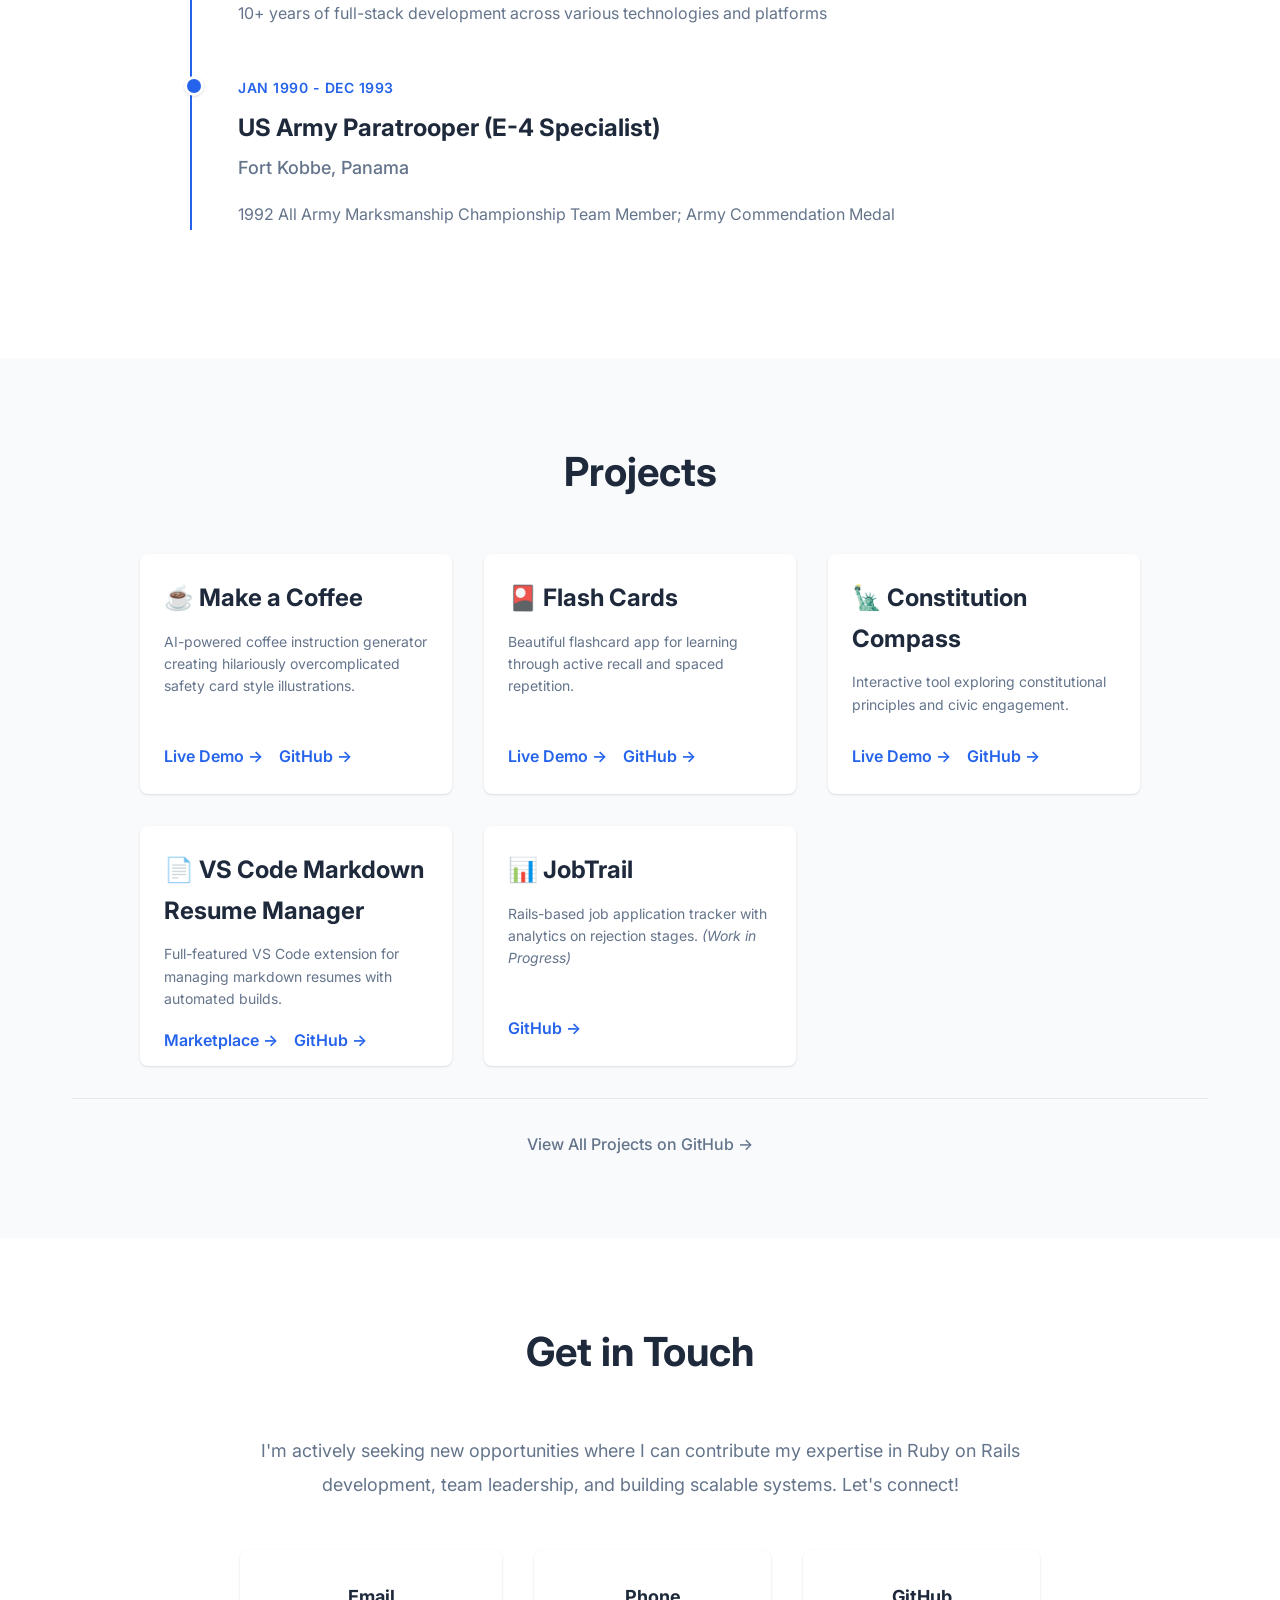
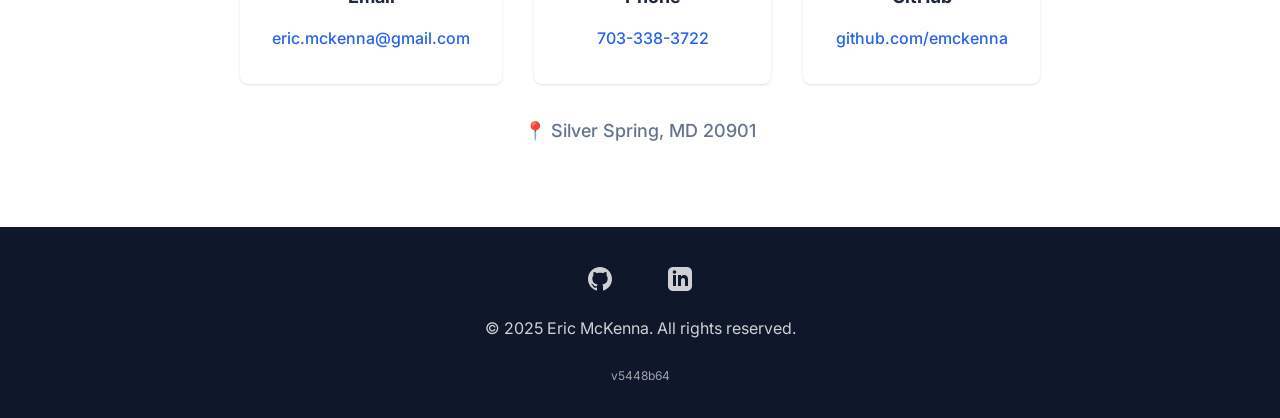
==== commit 529c20f5: "Update portfolio to feature VS Code Markdown Resume Manager extension - Replace markdown-resume-mana" ====
--- a/index.html
+++ b/index.html
@@ -316,20 +316,26 @@
                         <div class="project-card-inner">
                             <div class="project-card-front">
                                 <div>
-                                    <h3>📄 Markdown Resume Manager</h3>
-                                    <p>Streamlined resume and cover letter management with automated conversion.</p>
-                                </div>
-                                <div class="project-links">
-                                    <a href="https://github.com/emckenna/markdown-resume-manager" target="_blank" rel="noopener noreferrer" class="project-link">
+                                    <h3>📄 VS Code Markdown Resume Manager</h3>
+                                    <p>Full-featured VS Code extension for managing markdown resumes with automated builds.</p>
+                                </div>
+                                <div class="project-links">
+                                    <a href="https://marketplace.visualstudio.com/items?itemName=EricMcKenna.markdown-resume-manager" target="_blank" rel="noopener noreferrer" class="project-link">
+                                        Marketplace →
+                                    </a>
+                                    <a href="https://github.com/emckenna/vscode-markdown-resume-manager" target="_blank" rel="noopener noreferrer" class="project-link">
                                         GitHub →
                                     </a>
                                 </div>
                             </div>
                             <div class="project-card-back">
-                                <h3>📄 Markdown Resume Manager</h3>
-                                <p>A streamlined system for managing resumes and cover letters with automated markdown-to-DOCX/PDF conversion. Features VS Code integration, customizable templates, organized build system, and version control friendly markdown source files. Simplifies the job application process with professional output formats.</p>
-                                <div class="project-links">
-                                    <a href="https://github.com/emckenna/markdown-resume-manager" target="_blank" rel="noopener noreferrer" class="project-link">
+                                <h3>📄 VS Code Markdown Resume Manager</h3>
+                                <p>A full-featured VS Code extension for managing markdown-based resumes and cover letters. Features one-click building to DOCX/PDF using Pandoc, clipboard paste support for AI-generated content, keyboard shortcuts, interactive prompts, and automated project structure. Cross-platform with no shell script dependencies. Published on VS Code Marketplace with 14 automated test suites.</p>
+                                <div class="project-links">
+                                    <a href="https://marketplace.visualstudio.com/items?itemName=EricMcKenna.markdown-resume-manager" target="_blank" rel="noopener noreferrer" class="project-link">
+                                        Marketplace →
+                                    </a>
+                                    <a href="https://github.com/emckenna/vscode-markdown-resume-manager" target="_blank" rel="noopener noreferrer" class="project-link">
                                         GitHub →
                                     </a>
                                 </div>
@@ -418,8 +424,8 @@
             </div>
             <p>&copy; 2025 Eric McKenna. All rights reserved.</p>
             <p class="version-info" style="opacity: 0.6; font-size: 0.75rem; margin-top: 0.5rem;">
-                <a href="https://github.com/emckenna/emckenna.github.io/commit/0d94397" target="_blank" rel="noopener noreferrer" style="color: inherit; text-decoration: none;">
-                    v0d94397
+                <a href="https://github.com/emckenna/emckenna.github.io/commit/5448b64" target="_blank" rel="noopener noreferrer" style="color: inherit; text-decoration: none;">
+                    v5448b64
                 </a>
             </p>
         </div>
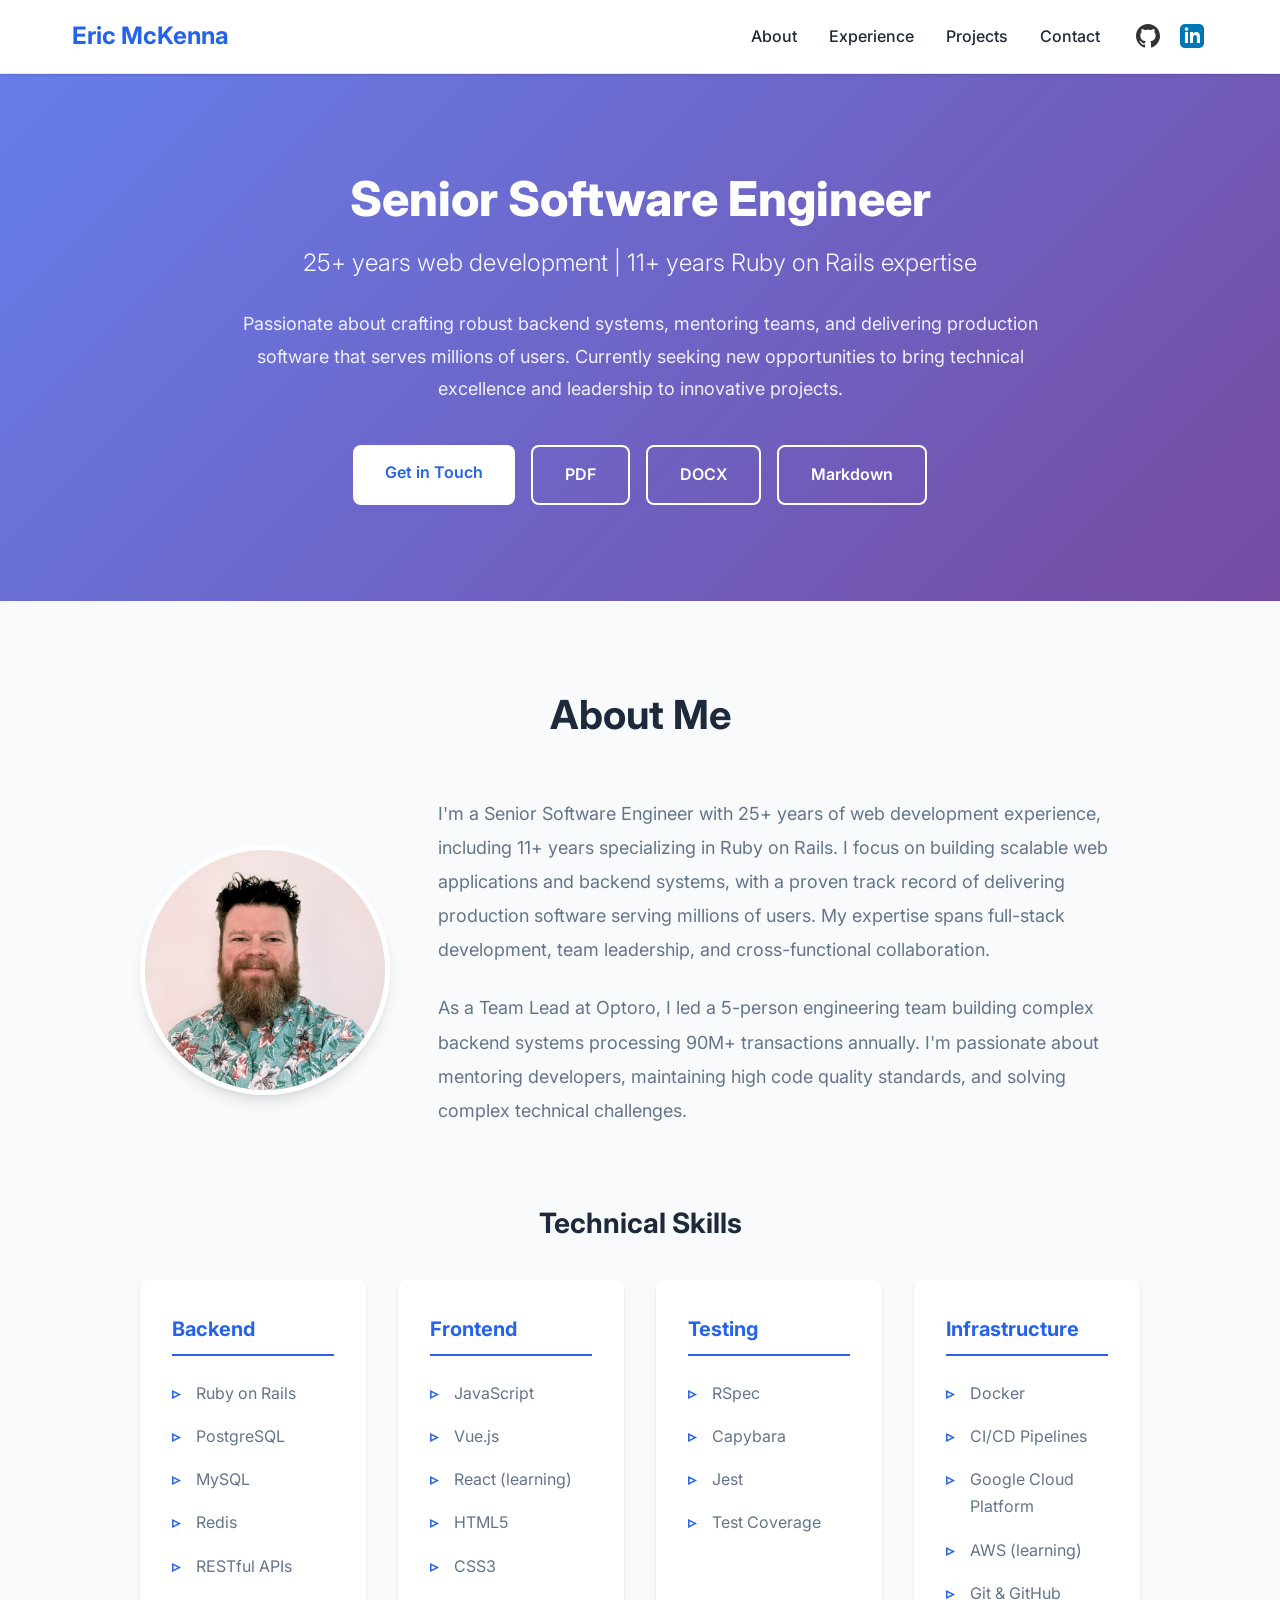
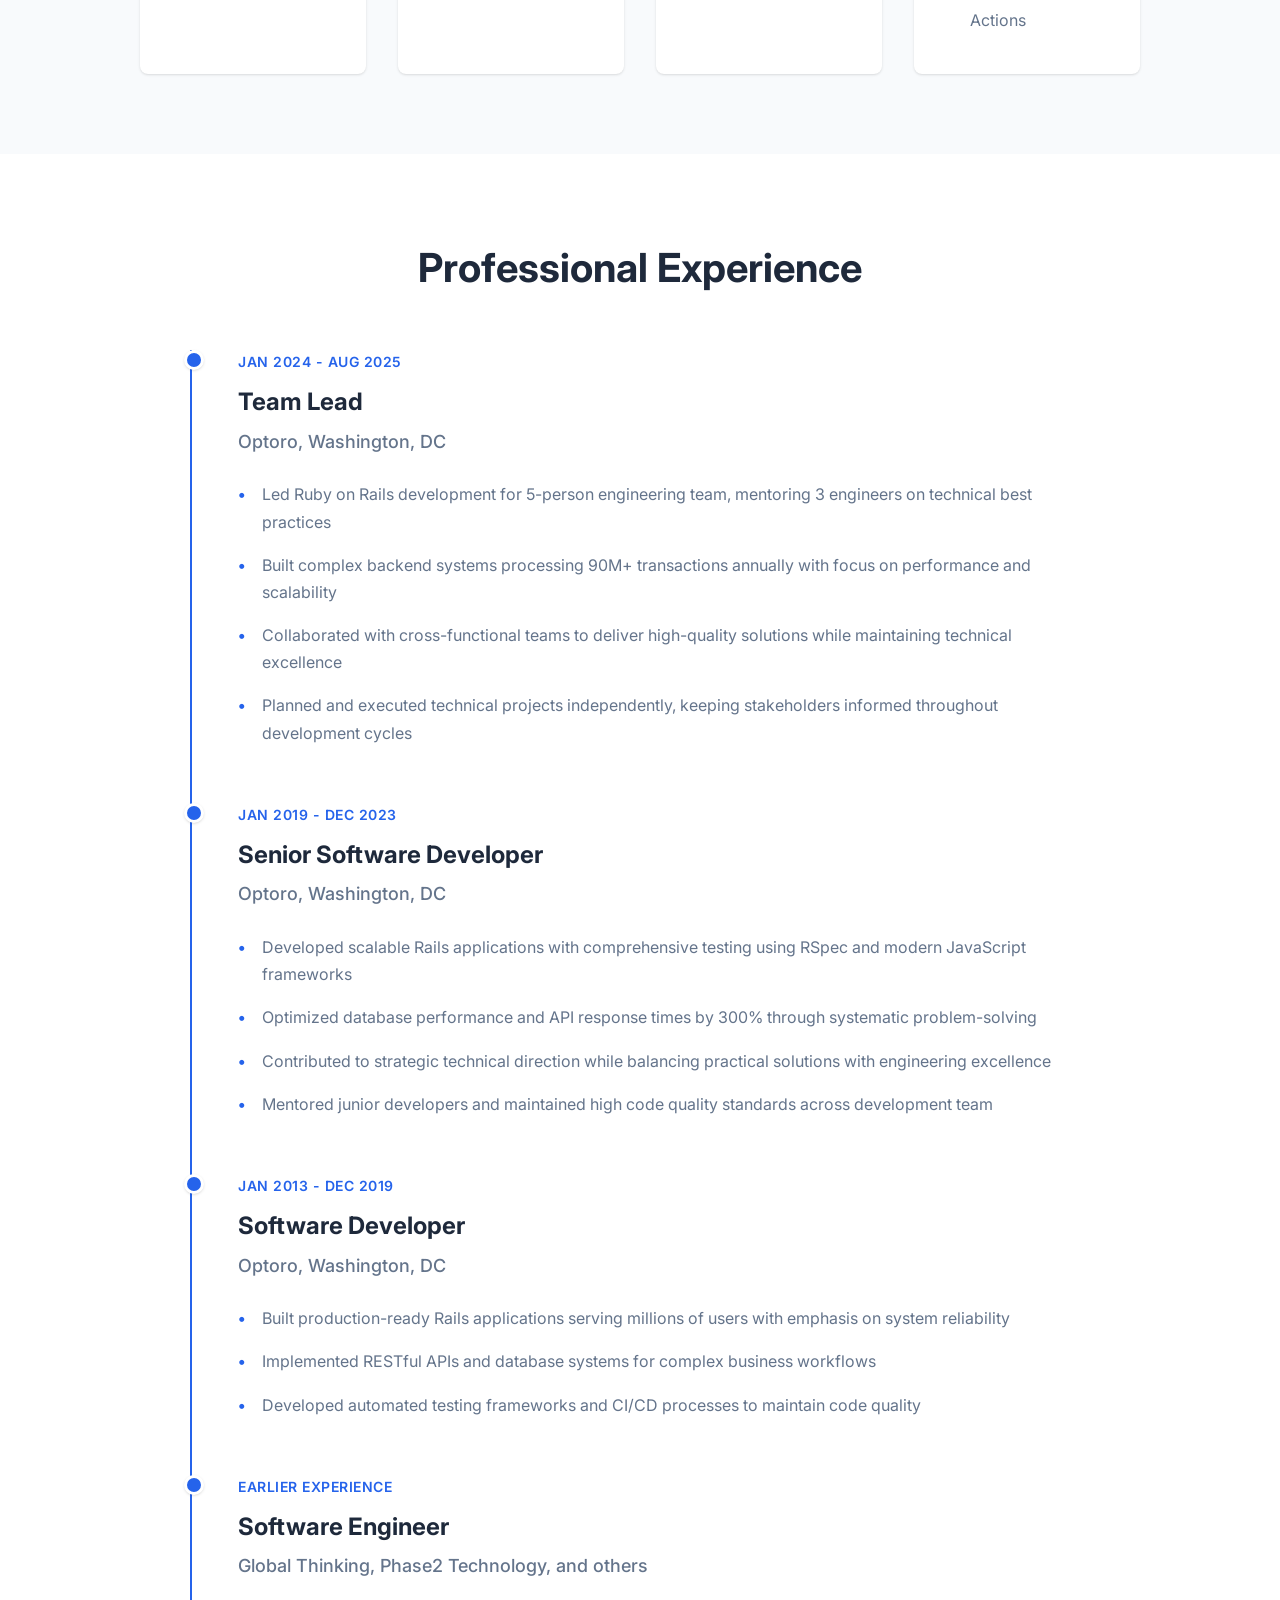
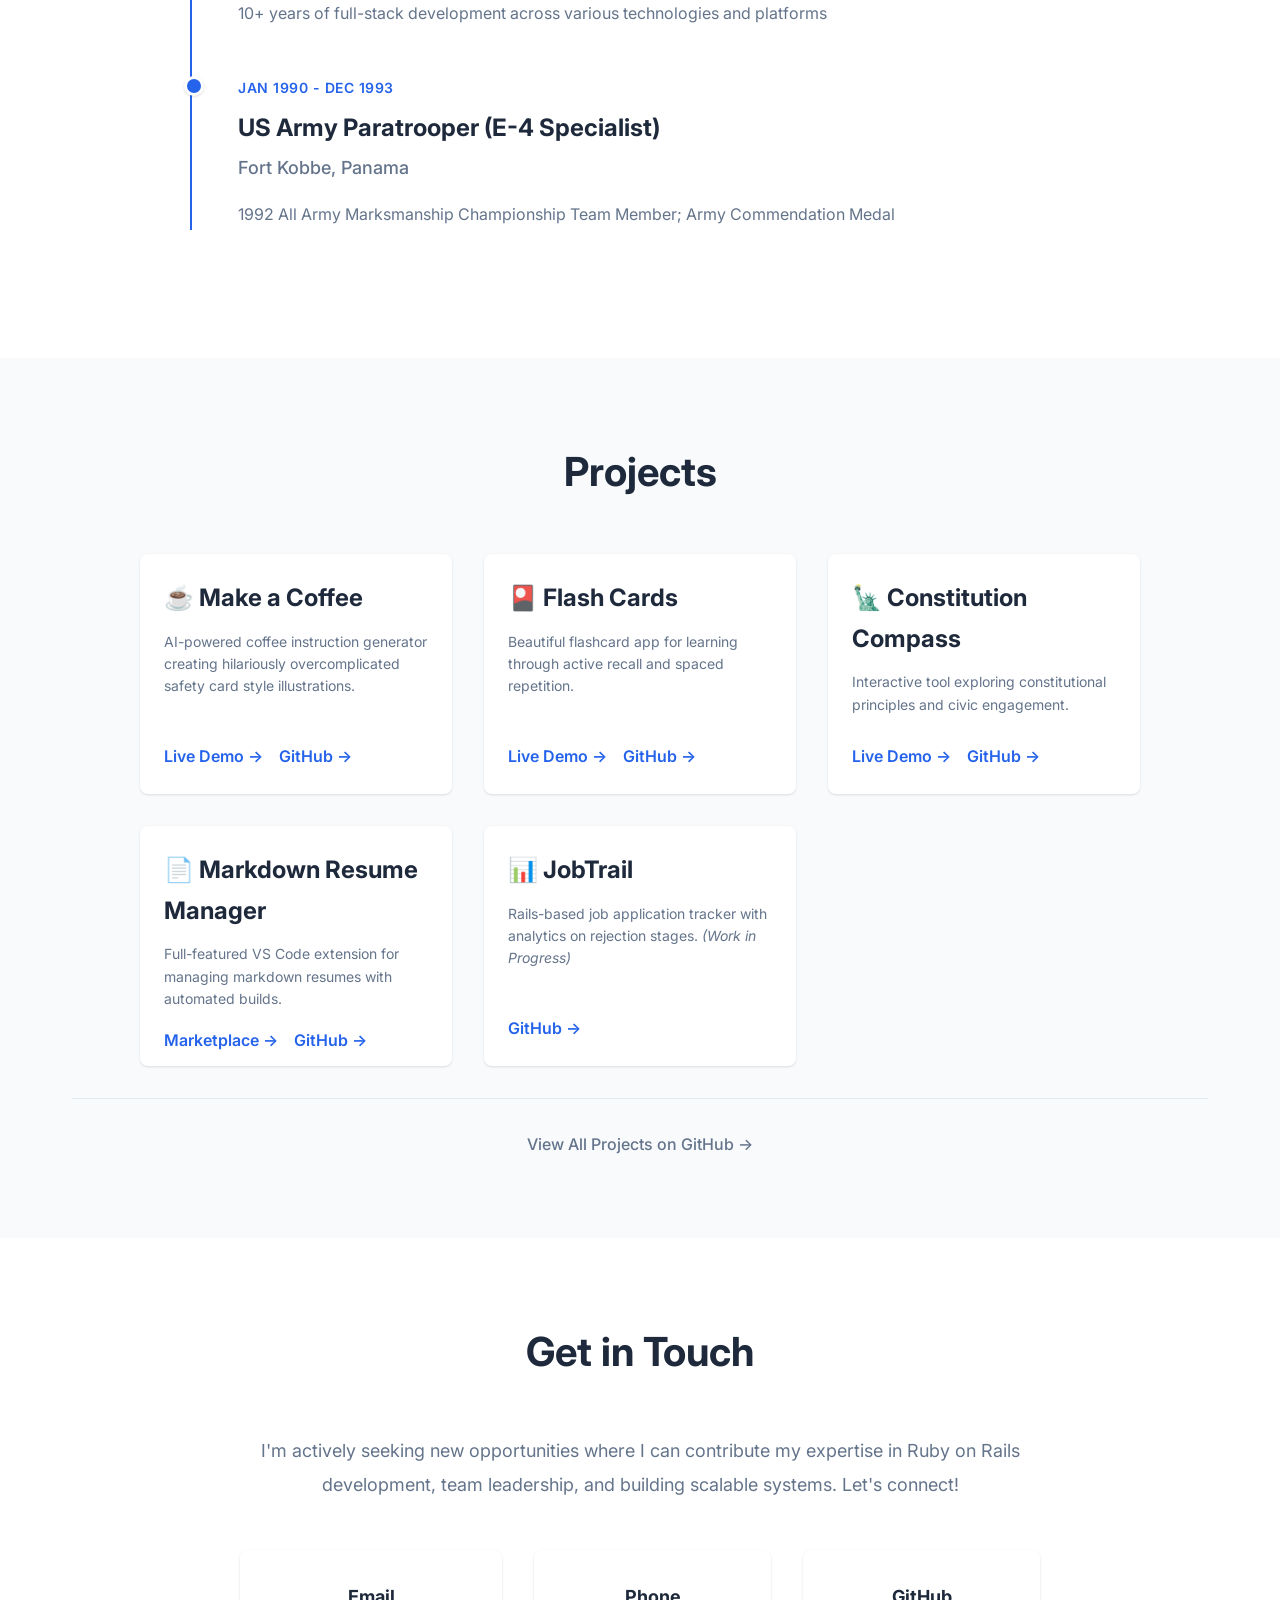
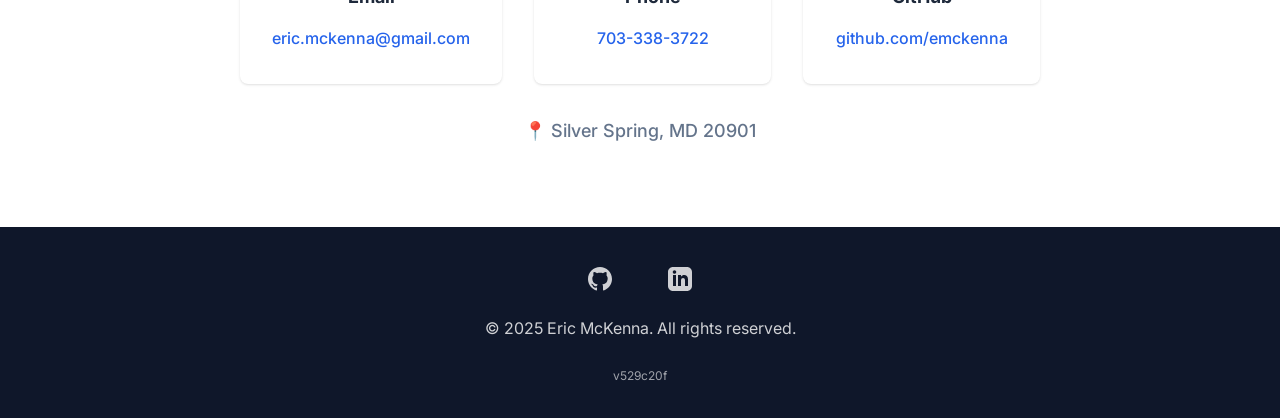
==== commit 8de7c932: "Shorten project title to fix card layout - Change "VS Code Markdown Resume Manager" to "Markdown Res" ====
--- a/index.html
+++ b/index.html
@@ -316,7 +316,7 @@
                         <div class="project-card-inner">
                             <div class="project-card-front">
                                 <div>
-                                    <h3>📄 VS Code Markdown Resume Manager</h3>
+                                    <h3>📄 Markdown Resume Manager</h3>
                                     <p>Full-featured VS Code extension for managing markdown resumes with automated builds.</p>
                                 </div>
                                 <div class="project-links">
@@ -329,7 +329,7 @@
                                 </div>
                             </div>
                             <div class="project-card-back">
-                                <h3>📄 VS Code Markdown Resume Manager</h3>
+                                <h3>📄 Markdown Resume Manager</h3>
                                 <p>A full-featured VS Code extension for managing markdown-based resumes and cover letters. Features one-click building to DOCX/PDF using Pandoc, clipboard paste support for AI-generated content, keyboard shortcuts, interactive prompts, and automated project structure. Cross-platform with no shell script dependencies. Published on VS Code Marketplace with 14 automated test suites.</p>
                                 <div class="project-links">
                                     <a href="https://marketplace.visualstudio.com/items?itemName=EricMcKenna.markdown-resume-manager" target="_blank" rel="noopener noreferrer" class="project-link">
@@ -424,8 +424,8 @@
             </div>
             <p>&copy; 2025 Eric McKenna. All rights reserved.</p>
             <p class="version-info" style="opacity: 0.6; font-size: 0.75rem; margin-top: 0.5rem;">
-                <a href="https://github.com/emckenna/emckenna.github.io/commit/5448b64" target="_blank" rel="noopener noreferrer" style="color: inherit; text-decoration: none;">
-                    v5448b64
+                <a href="https://github.com/emckenna/emckenna.github.io/commit/529c20f" target="_blank" rel="noopener noreferrer" style="color: inherit; text-decoration: none;">
+                    v529c20f
                 </a>
             </p>
         </div>
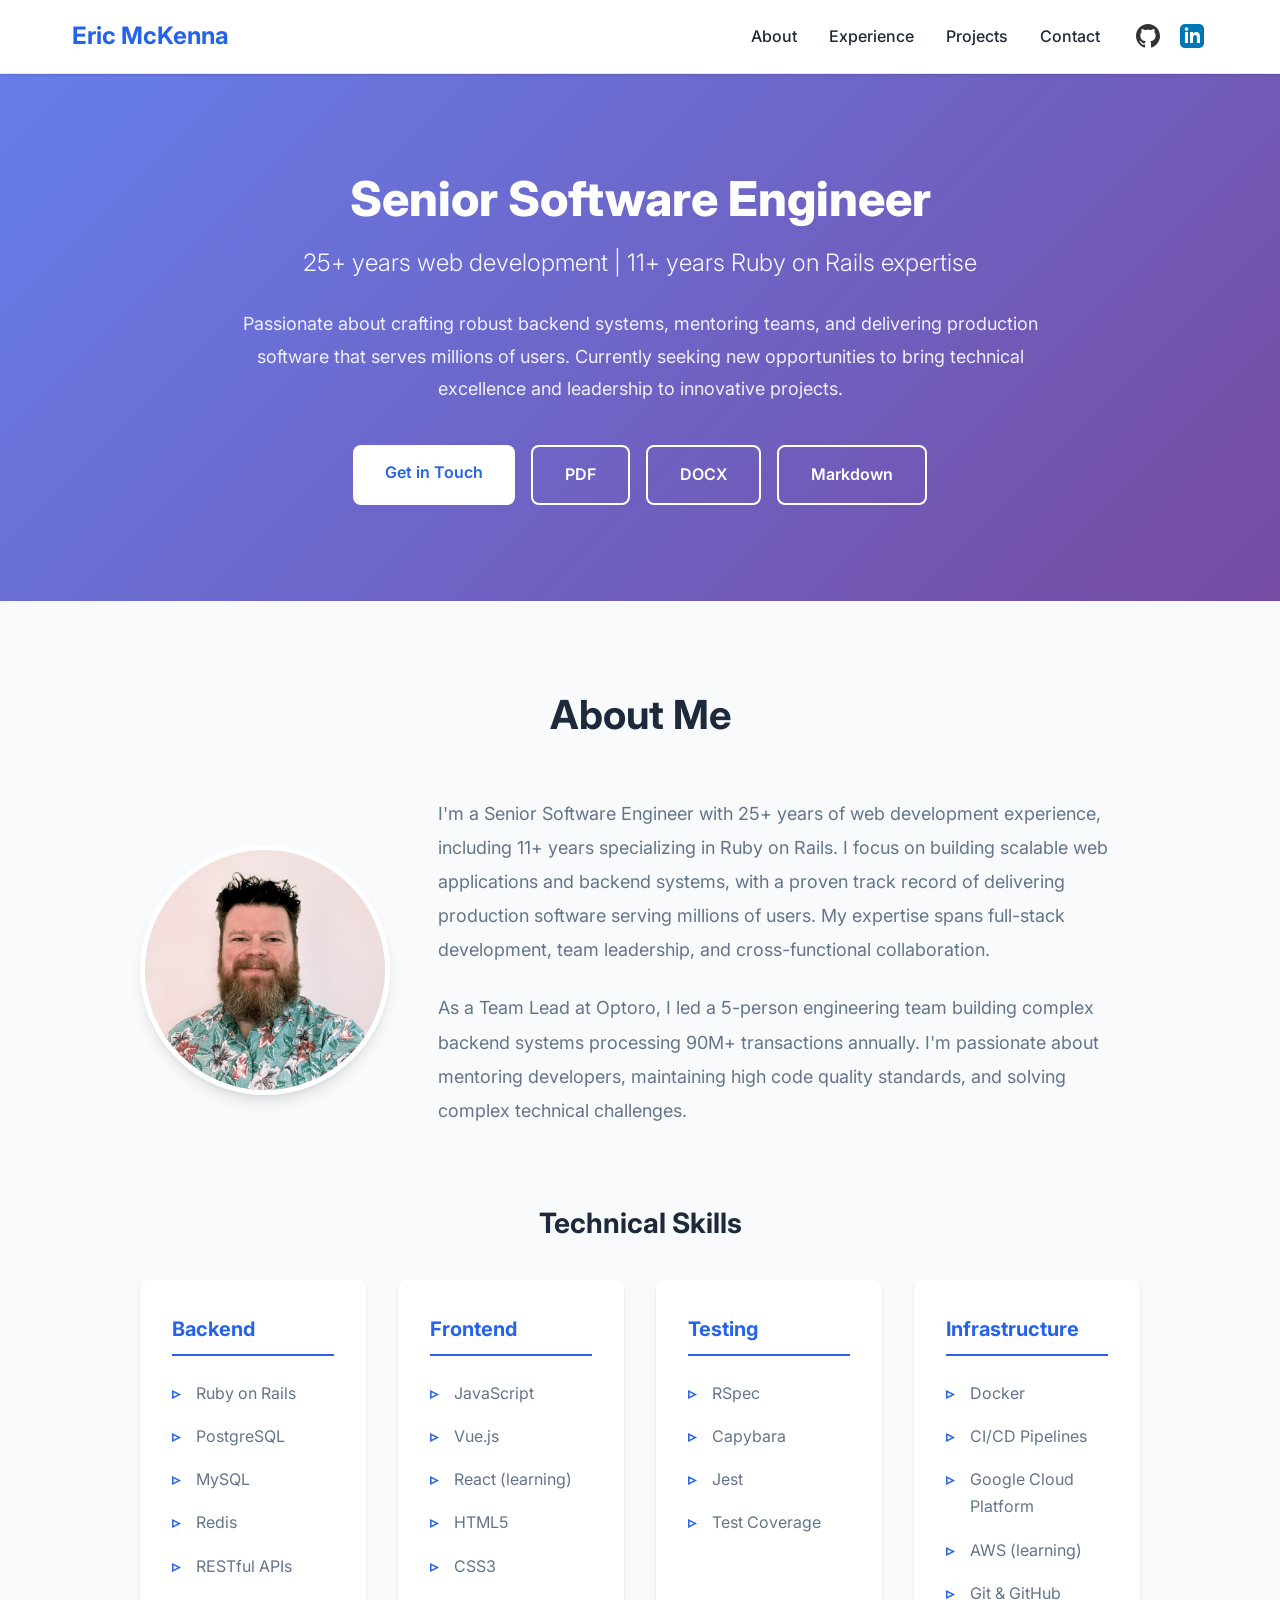
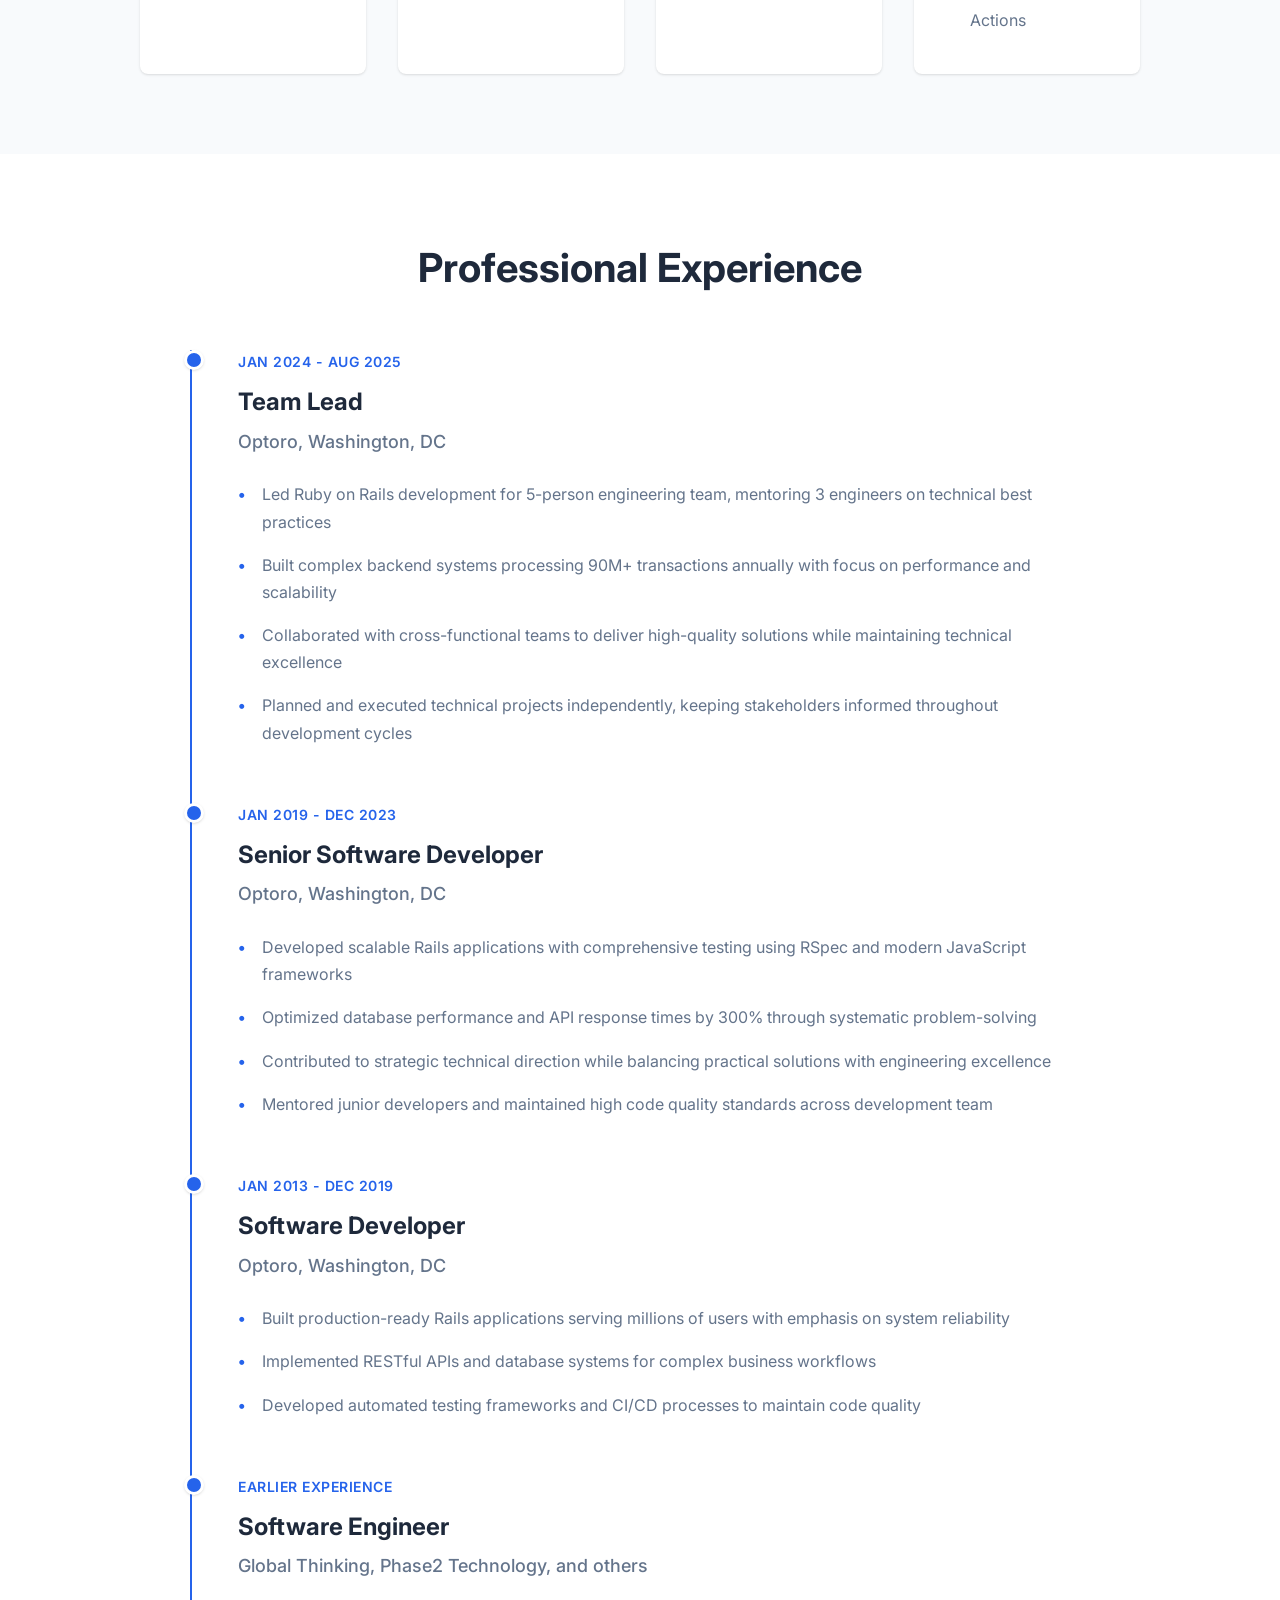
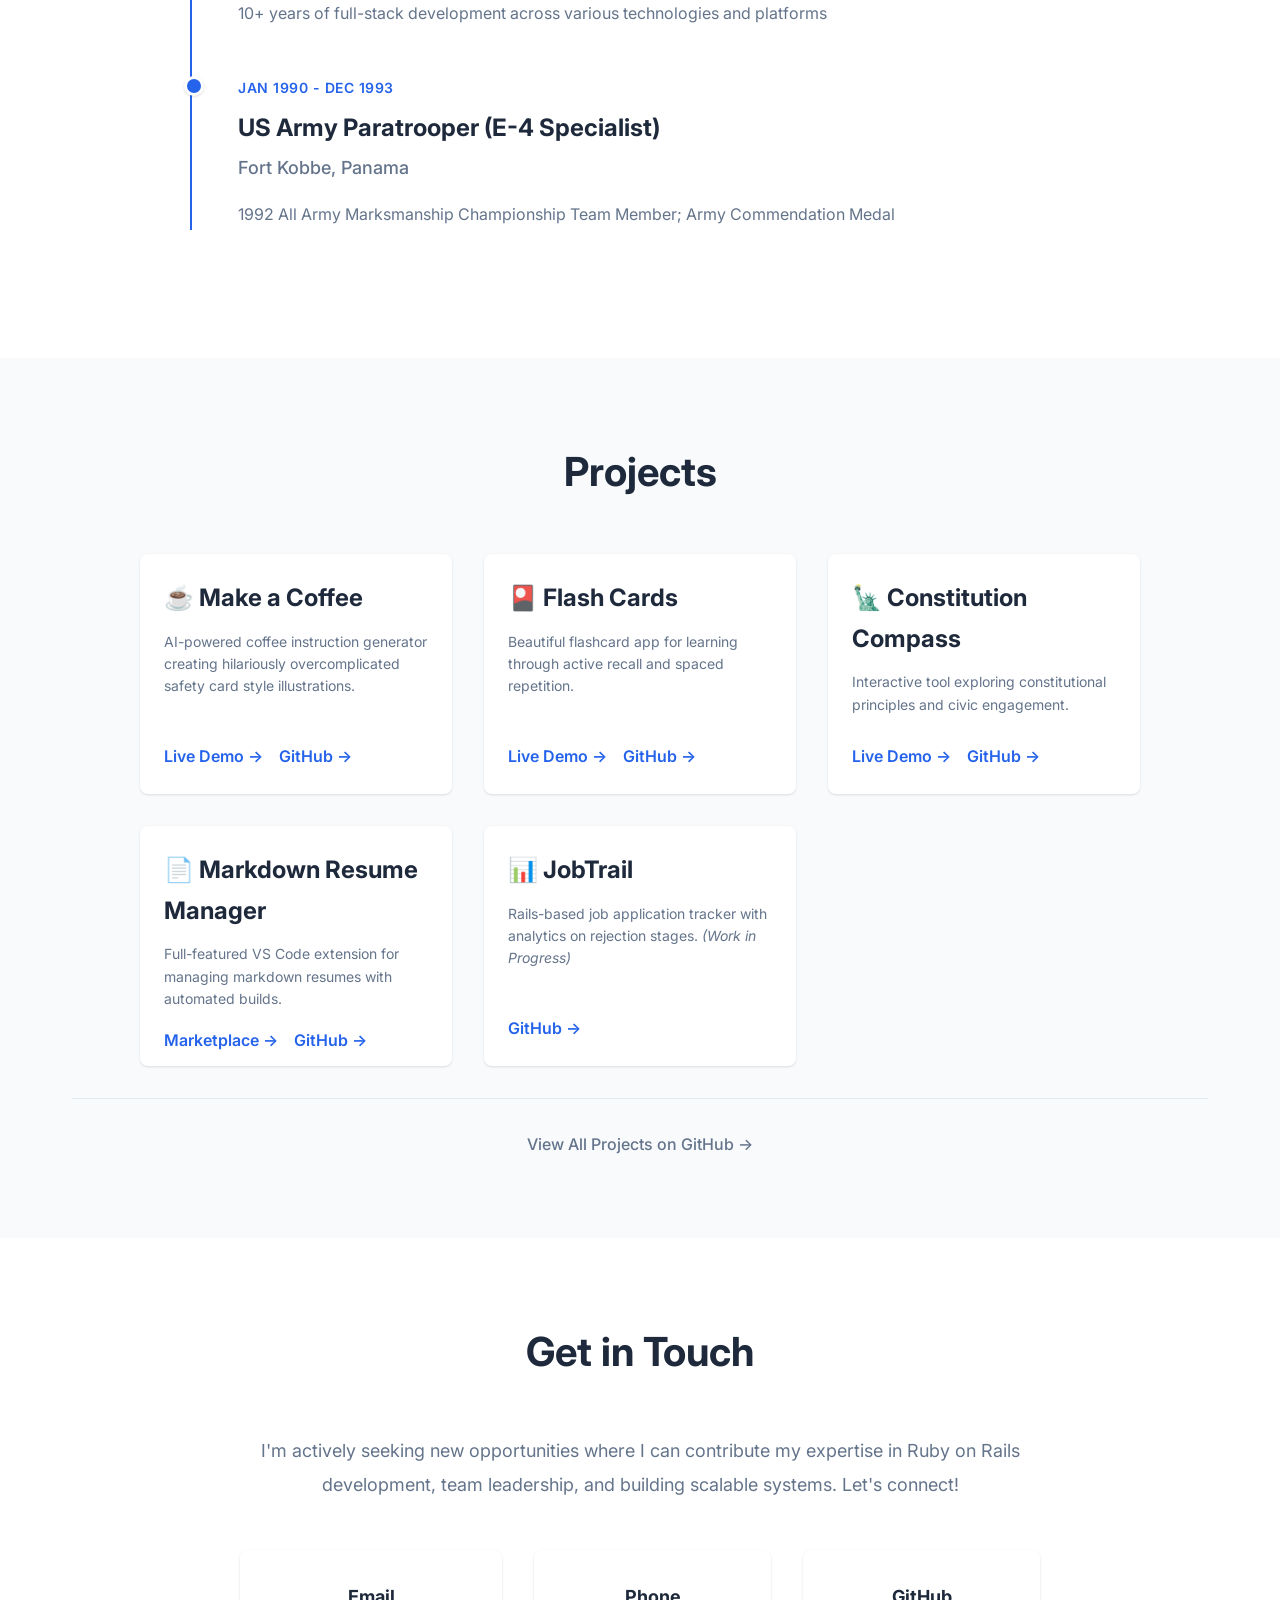
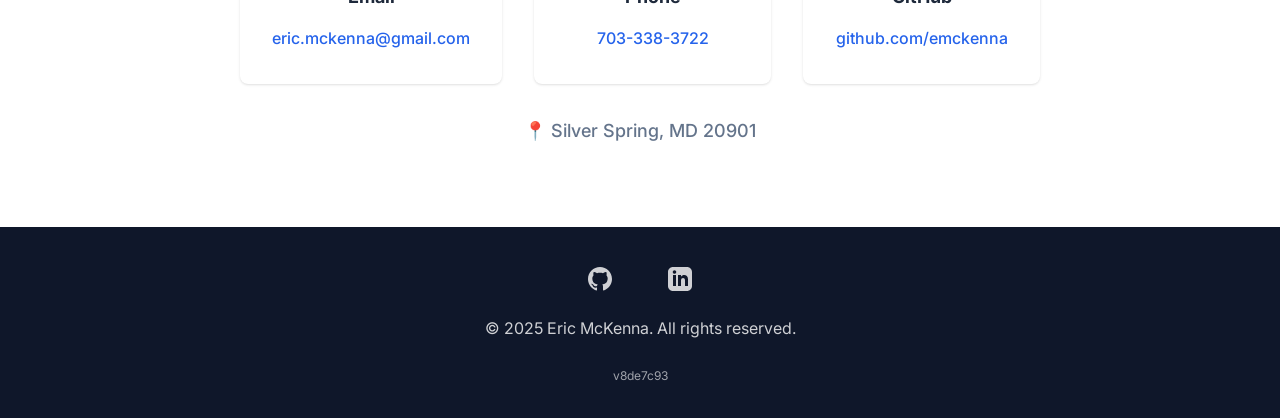
==== commit c915760c: "Updated resumes" ====
--- a/index.html
+++ b/index.html
@@ -424,8 +424,8 @@
             </div>
             <p>&copy; 2025 Eric McKenna. All rights reserved.</p>
             <p class="version-info" style="opacity: 0.6; font-size: 0.75rem; margin-top: 0.5rem;">
-                <a href="https://github.com/emckenna/emckenna.github.io/commit/529c20f" target="_blank" rel="noopener noreferrer" style="color: inherit; text-decoration: none;">
-                    v529c20f
+                <a href="https://github.com/emckenna/emckenna.github.io/commit/8de7c93" target="_blank" rel="noopener noreferrer" style="color: inherit; text-decoration: none;">
+                    v8de7c93
                 </a>
             </p>
         </div>
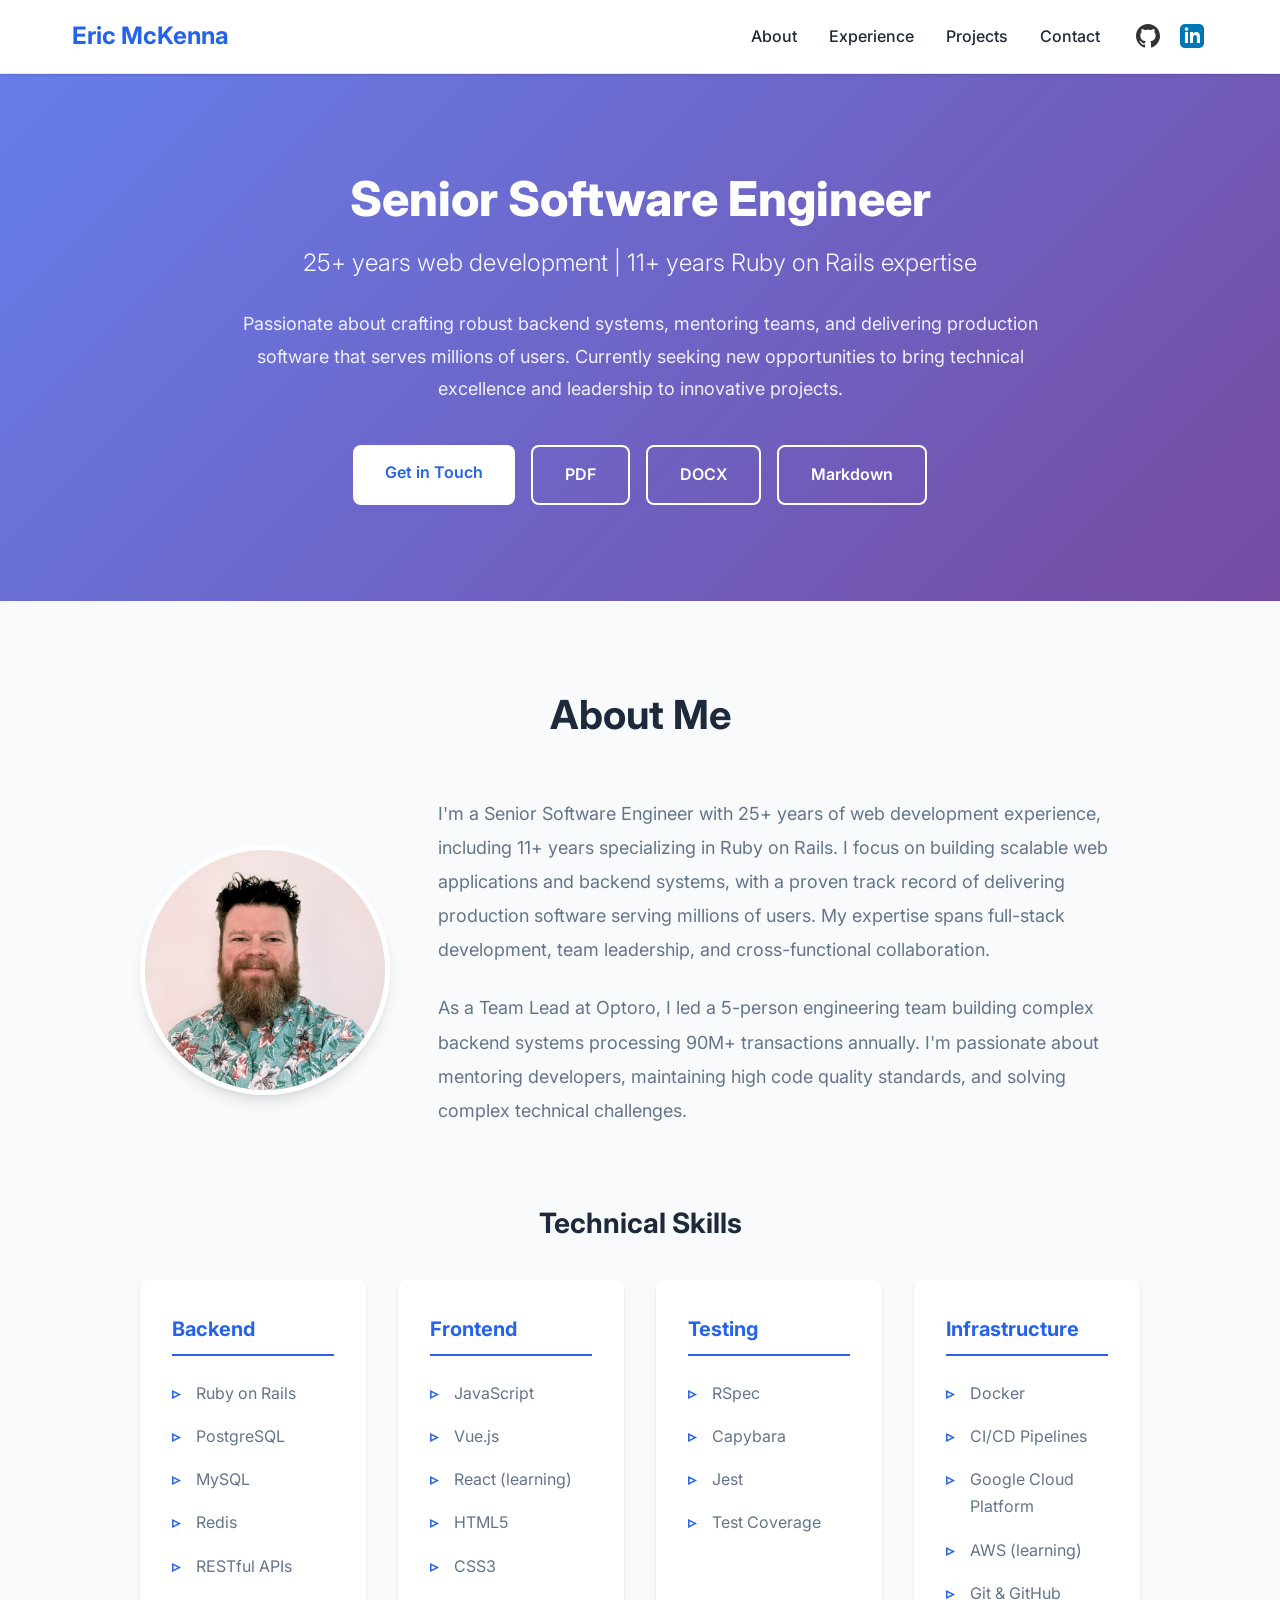
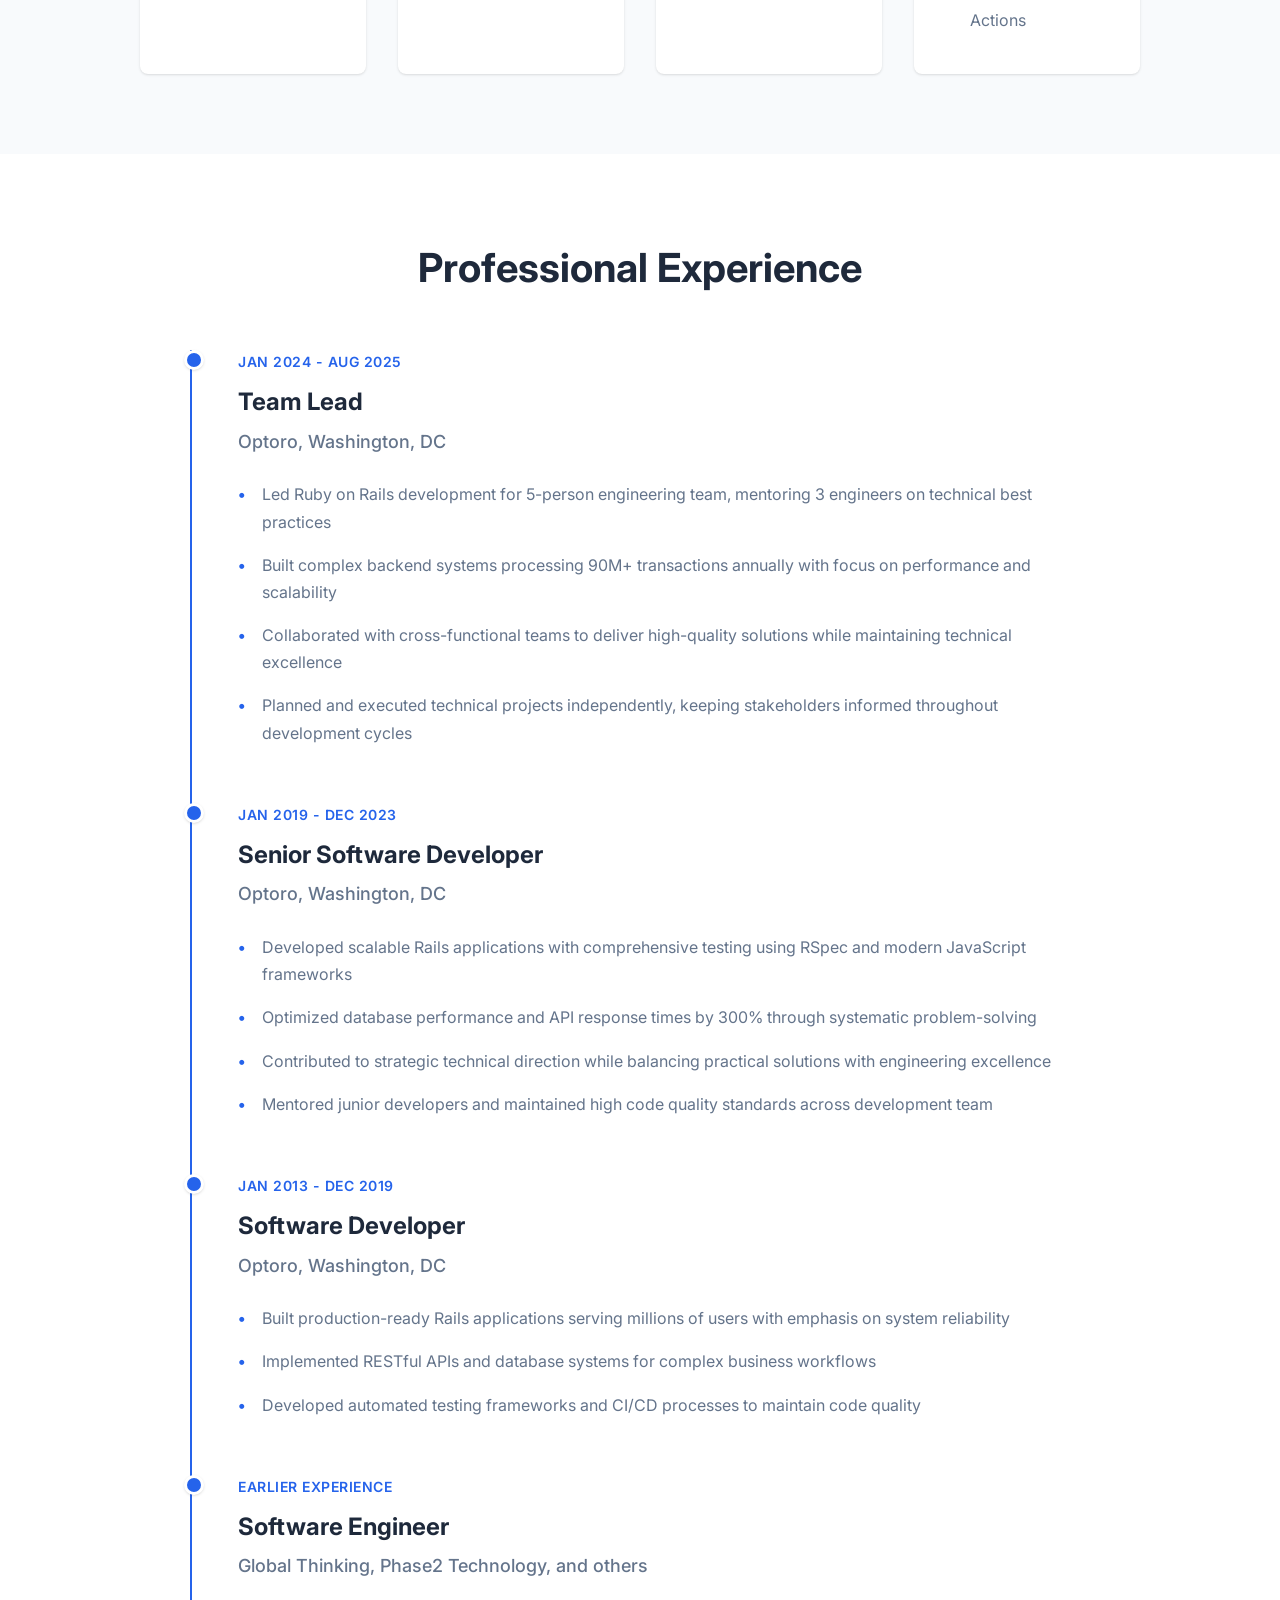
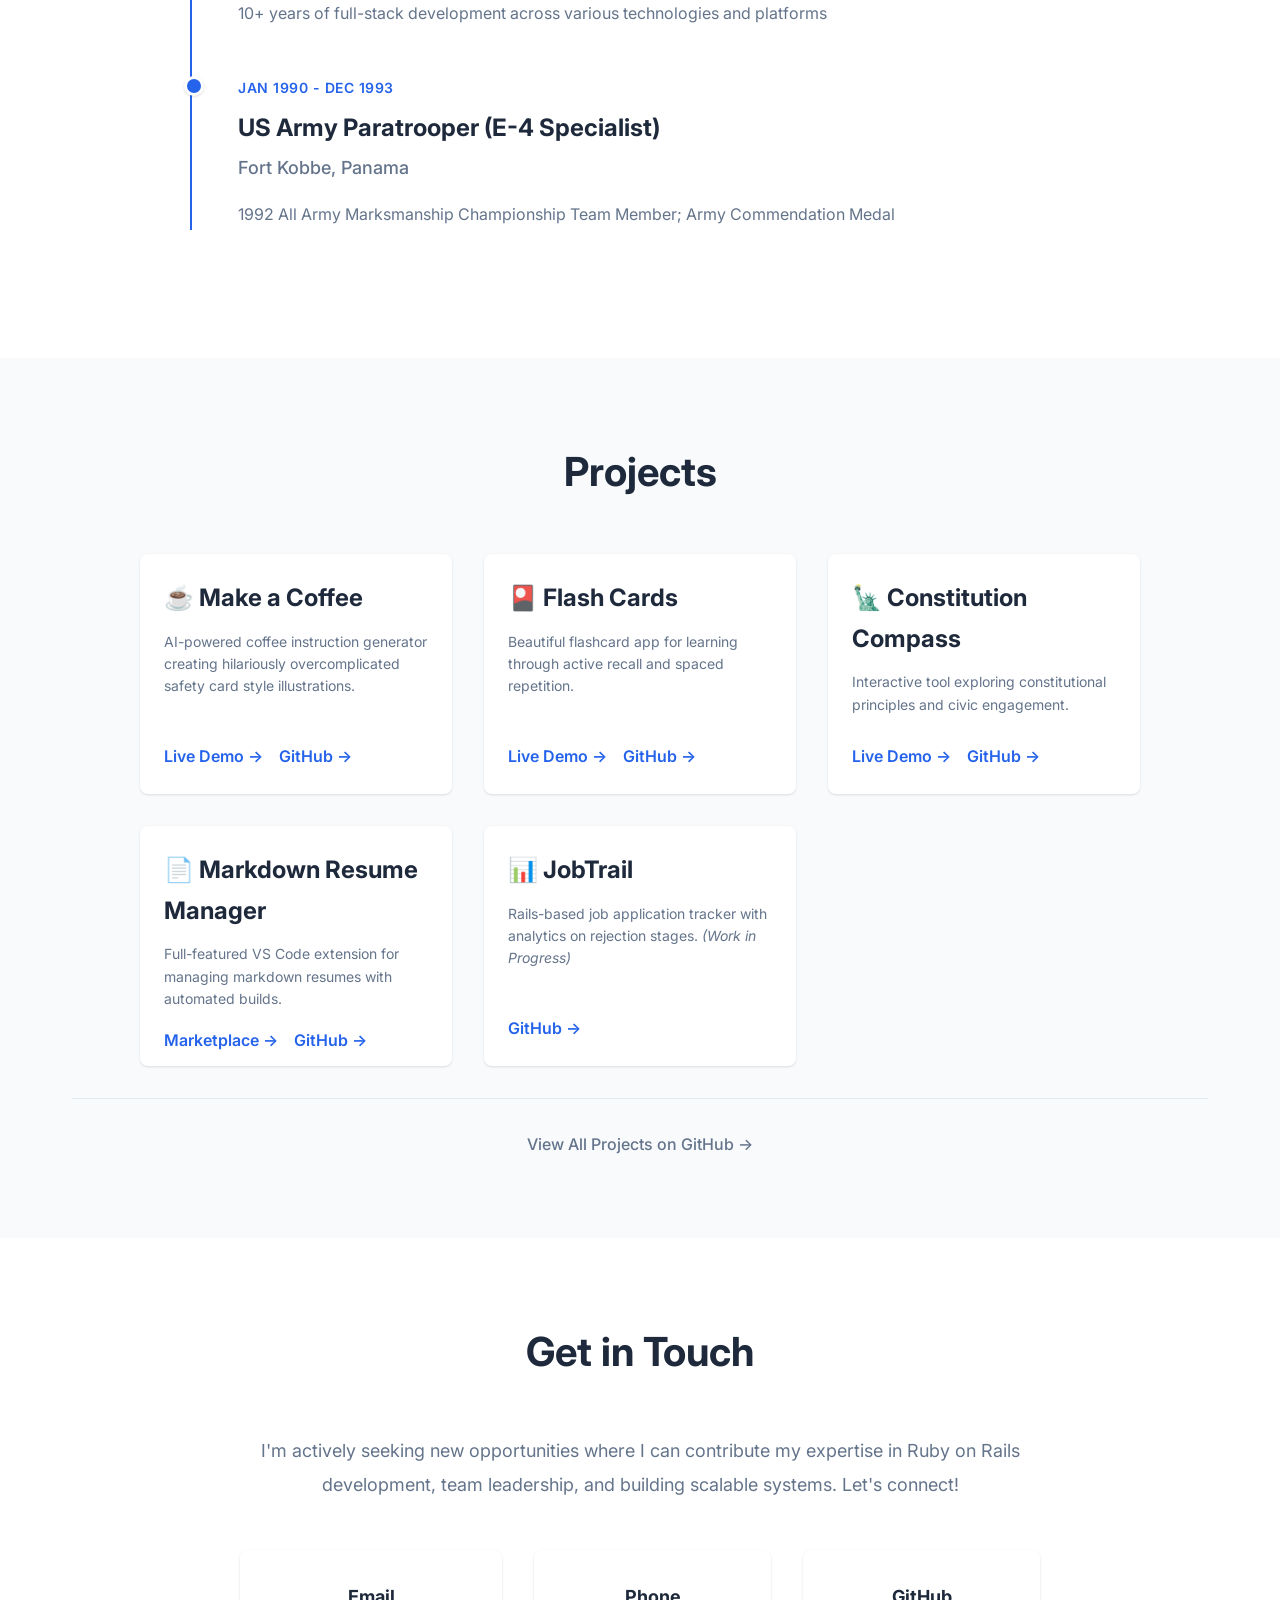
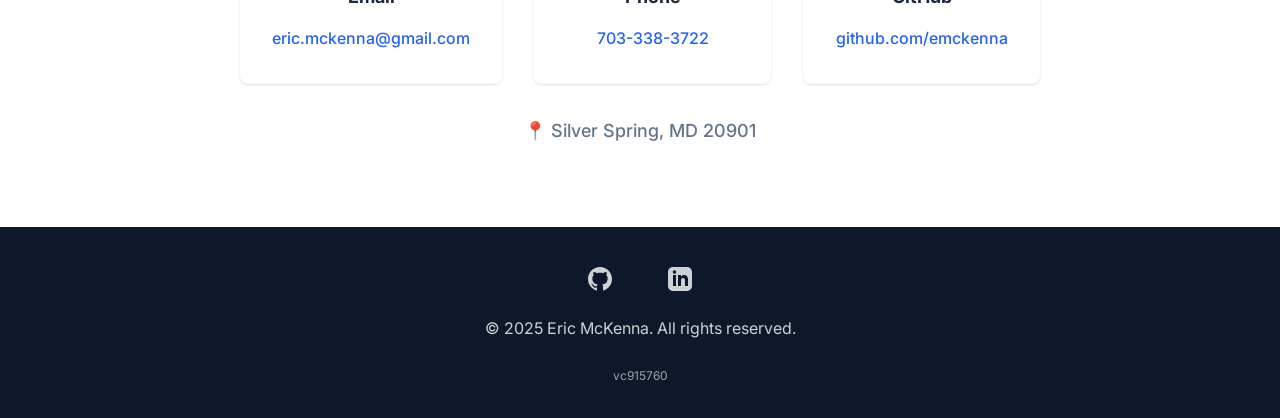
==== commit 89bc5786: "updated to align with resume updates." ====
--- a/index.html
+++ b/index.html
@@ -424,8 +424,8 @@
             </div>
             <p>&copy; 2025 Eric McKenna. All rights reserved.</p>
             <p class="version-info" style="opacity: 0.6; font-size: 0.75rem; margin-top: 0.5rem;">
-                <a href="https://github.com/emckenna/emckenna.github.io/commit/8de7c93" target="_blank" rel="noopener noreferrer" style="color: inherit; text-decoration: none;">
-                    v8de7c93
+                <a href="https://github.com/emckenna/emckenna.github.io/commit/c915760" target="_blank" rel="noopener noreferrer" style="color: inherit; text-decoration: none;">
+                    vc915760
                 </a>
             </p>
         </div>
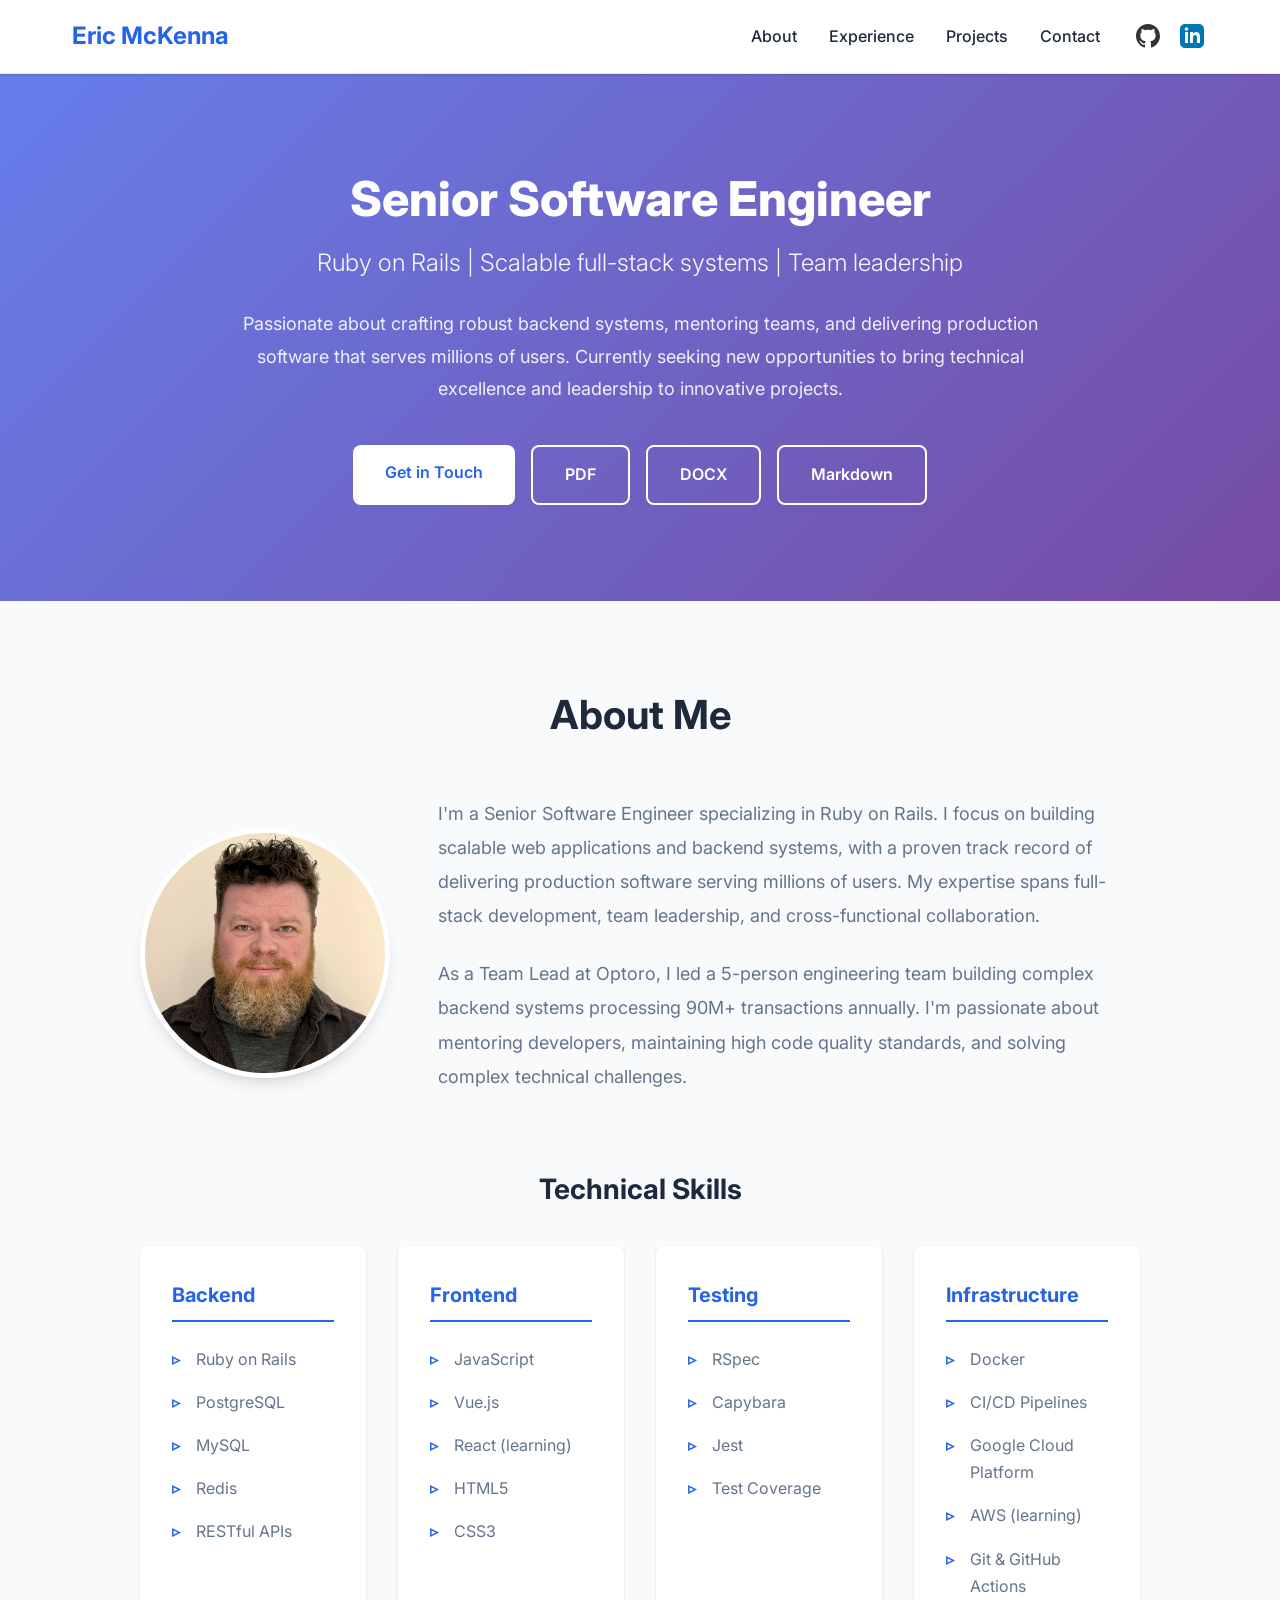
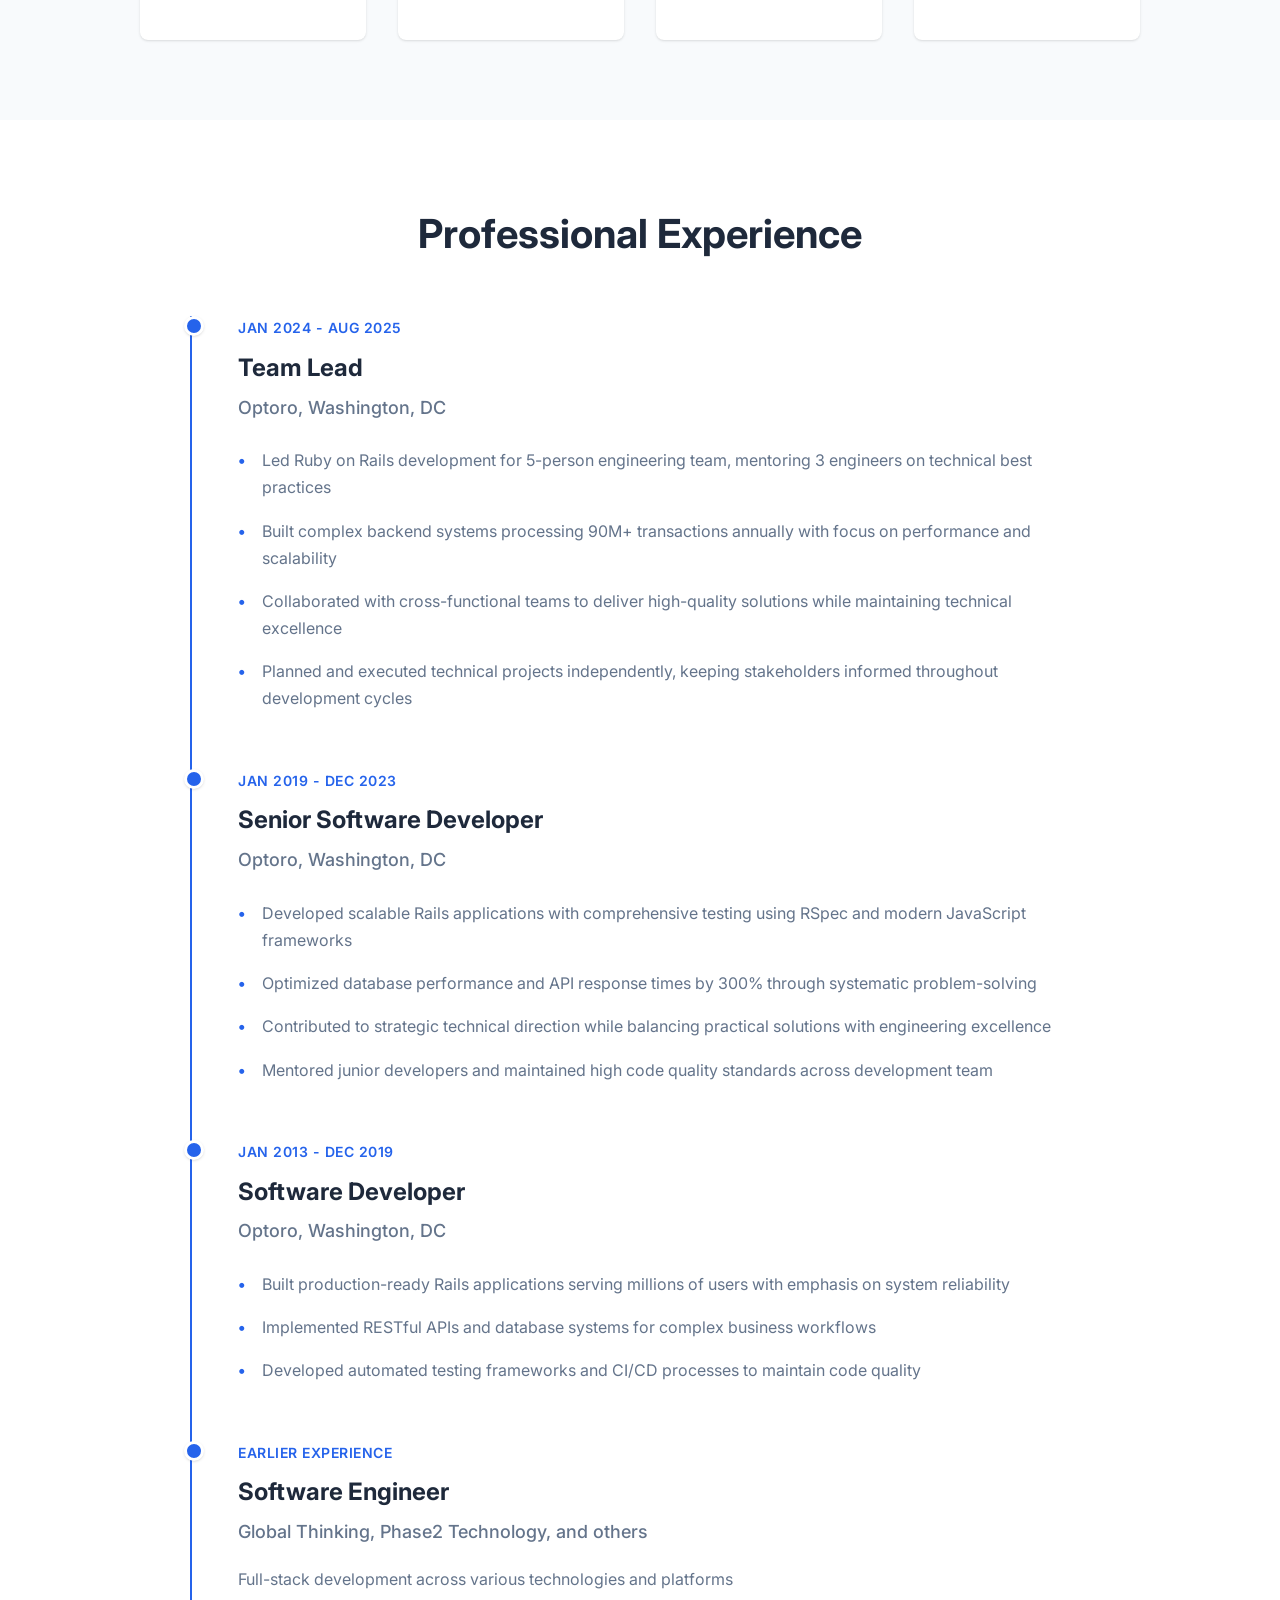
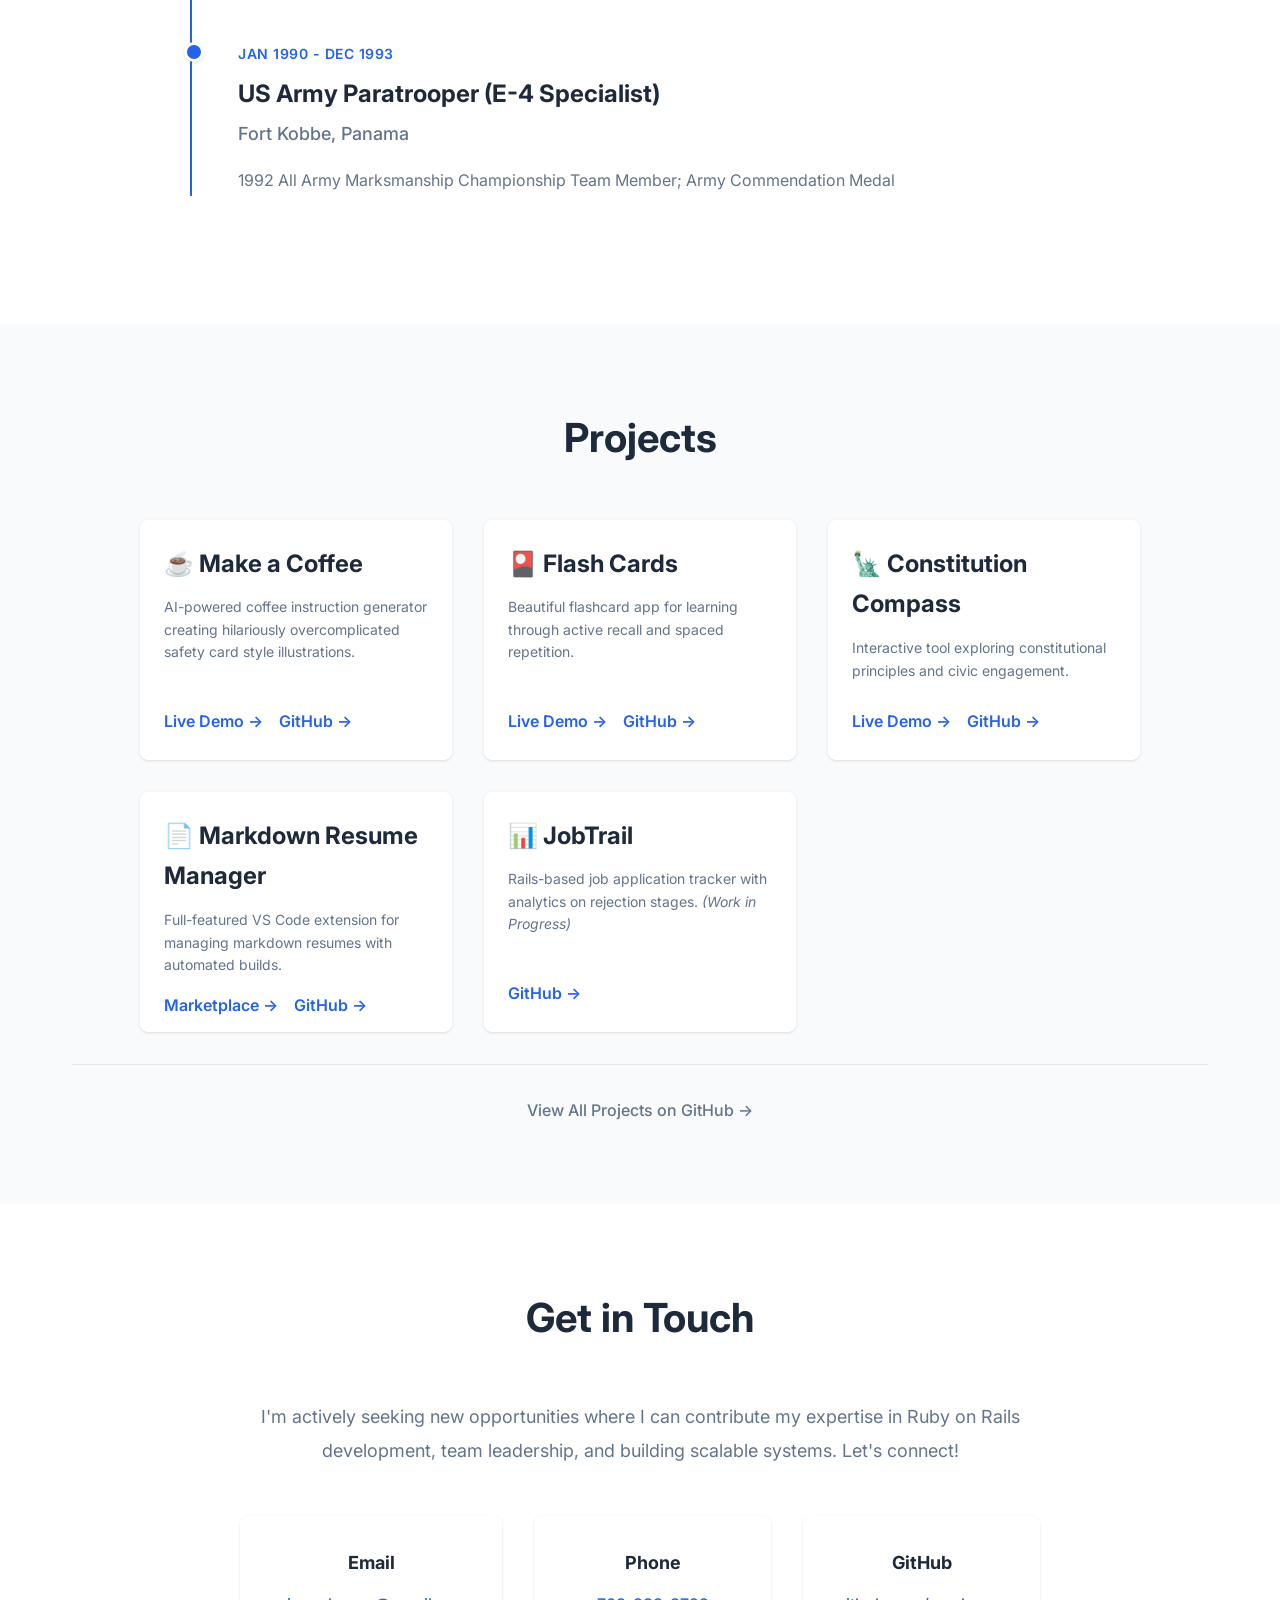
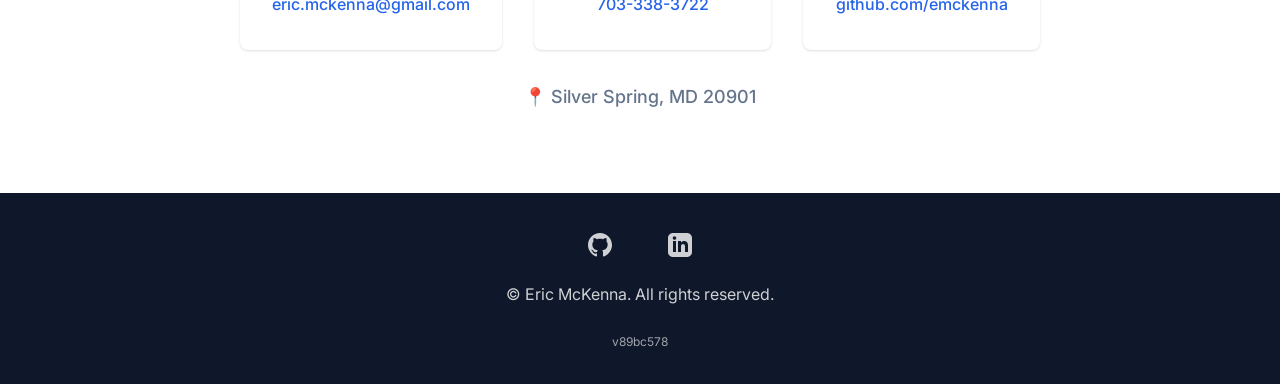
==== commit 15bd414d: "aligned index with resume and updated profile image" ====
--- a/index.html
+++ b/index.html
@@ -3,12 +3,12 @@
 <head>
     <meta charset="UTF-8">
     <meta name="viewport" content="width=device-width, initial-scale=1.0">
-    <meta name="description" content="Eric McKenna - Senior Software Engineer with 25+ years web development experience specializing in Ruby on Rails and full-stack development">
+    <meta name="description" content="Eric McKenna - Senior Software Engineer specializing in Ruby on Rails, scalable backend systems, and full-stack development">
     <title>Eric McKenna | Senior Software Engineer</title>
 
     <!-- Open Graph Meta Tags -->
     <meta property="og:title" content="Eric McKenna | Senior Software Engineer">
-    <meta property="og:description" content="Senior Software Engineer with 25+ years web development experience, including 11+ years Ruby on Rails expertise. Team Lead experienced in building scalable applications serving millions of users. Currently seeking new opportunities.">
+    <meta property="og:description" content="Senior Software Engineer specializing in Ruby on Rails and scalable full-stack systems. Team Lead experienced in building high-traffic applications and mentoring teams. Currently seeking new opportunities.">
     <meta property="og:type" content="website">
     <meta property="og:url" content="https://emckenna.github.io">
     <meta property="og:image" content="https://emckenna.github.io/og-image.png">
@@ -16,7 +16,7 @@
     <!-- Twitter Card Meta Tags -->
     <meta name="twitter:card" content="summary_large_image">
     <meta name="twitter:title" content="Eric McKenna | Senior Software Engineer">
-    <meta name="twitter:description" content="Senior Software Engineer with 25+ years web development experience, including 11+ years Ruby on Rails expertise. Team Lead experienced in building scalable applications serving millions of users.">
+    <meta name="twitter:description" content="Senior Software Engineer specializing in Ruby on Rails and scalable full-stack systems. Team Lead experienced in building high-traffic applications and mentoring teams.">
     <meta name="twitter:image" content="https://emckenna.github.io/og-image.png">
 
     <!-- Additional Meta Tags -->
@@ -60,7 +60,7 @@
             <div class="container">
                 <div class="hero-content">
                     <h1 class="hero-title">Senior Software Engineer</h1>
-                    <p class="hero-subtitle">25+ years web development | 11+ years Ruby on Rails expertise</p>
+                    <p class="hero-subtitle">Ruby on Rails | Scalable full-stack systems | Team leadership</p>
                     <p class="hero-description">
                         Passionate about crafting robust backend systems, mentoring teams, and delivering
                         production software that serves millions of users. Currently seeking new opportunities
@@ -86,10 +86,10 @@
                     </div>
                     <div class="about-content">
                         <p>
-                            I'm a Senior Software Engineer with 25+ years of web development experience, including 11+ years
-                            specializing in Ruby on Rails. I focus on building scalable web applications and backend systems,
-                            with a proven track record of delivering production software serving millions of users. My expertise
-                            spans full-stack development, team leadership, and cross-functional collaboration.
+                            I'm a Senior Software Engineer specializing in Ruby on Rails. I focus on building scalable web
+                            applications and backend systems, with a proven track record of delivering production software
+                            serving millions of users. My expertise spans full-stack development, team leadership, and
+                            cross-functional collaboration.
                         </p>
                         <p>
                             As a Team Lead at Optoro, I led a 5-person engineering team building complex backend systems
@@ -198,7 +198,7 @@
                         <div class="timeline-content">
                             <h3>Software Engineer</h3>
                             <h4>Global Thinking, Phase2 Technology, and others</h4>
-                            <p>10+ years of full-stack development across various technologies and platforms</p>
+                            <p>Full-stack development across various technologies and platforms</p>
                         </div>
                     </div>
 
@@ -422,10 +422,10 @@
                     </svg>
                 </a>
             </div>
-            <p>&copy; 2025 Eric McKenna. All rights reserved.</p>
+            <p>&copy; Eric McKenna. All rights reserved.</p>
             <p class="version-info" style="opacity: 0.6; font-size: 0.75rem; margin-top: 0.5rem;">
-                <a href="https://github.com/emckenna/emckenna.github.io/commit/c915760" target="_blank" rel="noopener noreferrer" style="color: inherit; text-decoration: none;">
-                    vc915760
+                <a href="https://github.com/emckenna/emckenna.github.io/commit/89bc578" target="_blank" rel="noopener noreferrer" style="color: inherit; text-decoration: none;">
+                    v89bc578
                 </a>
             </p>
         </div>
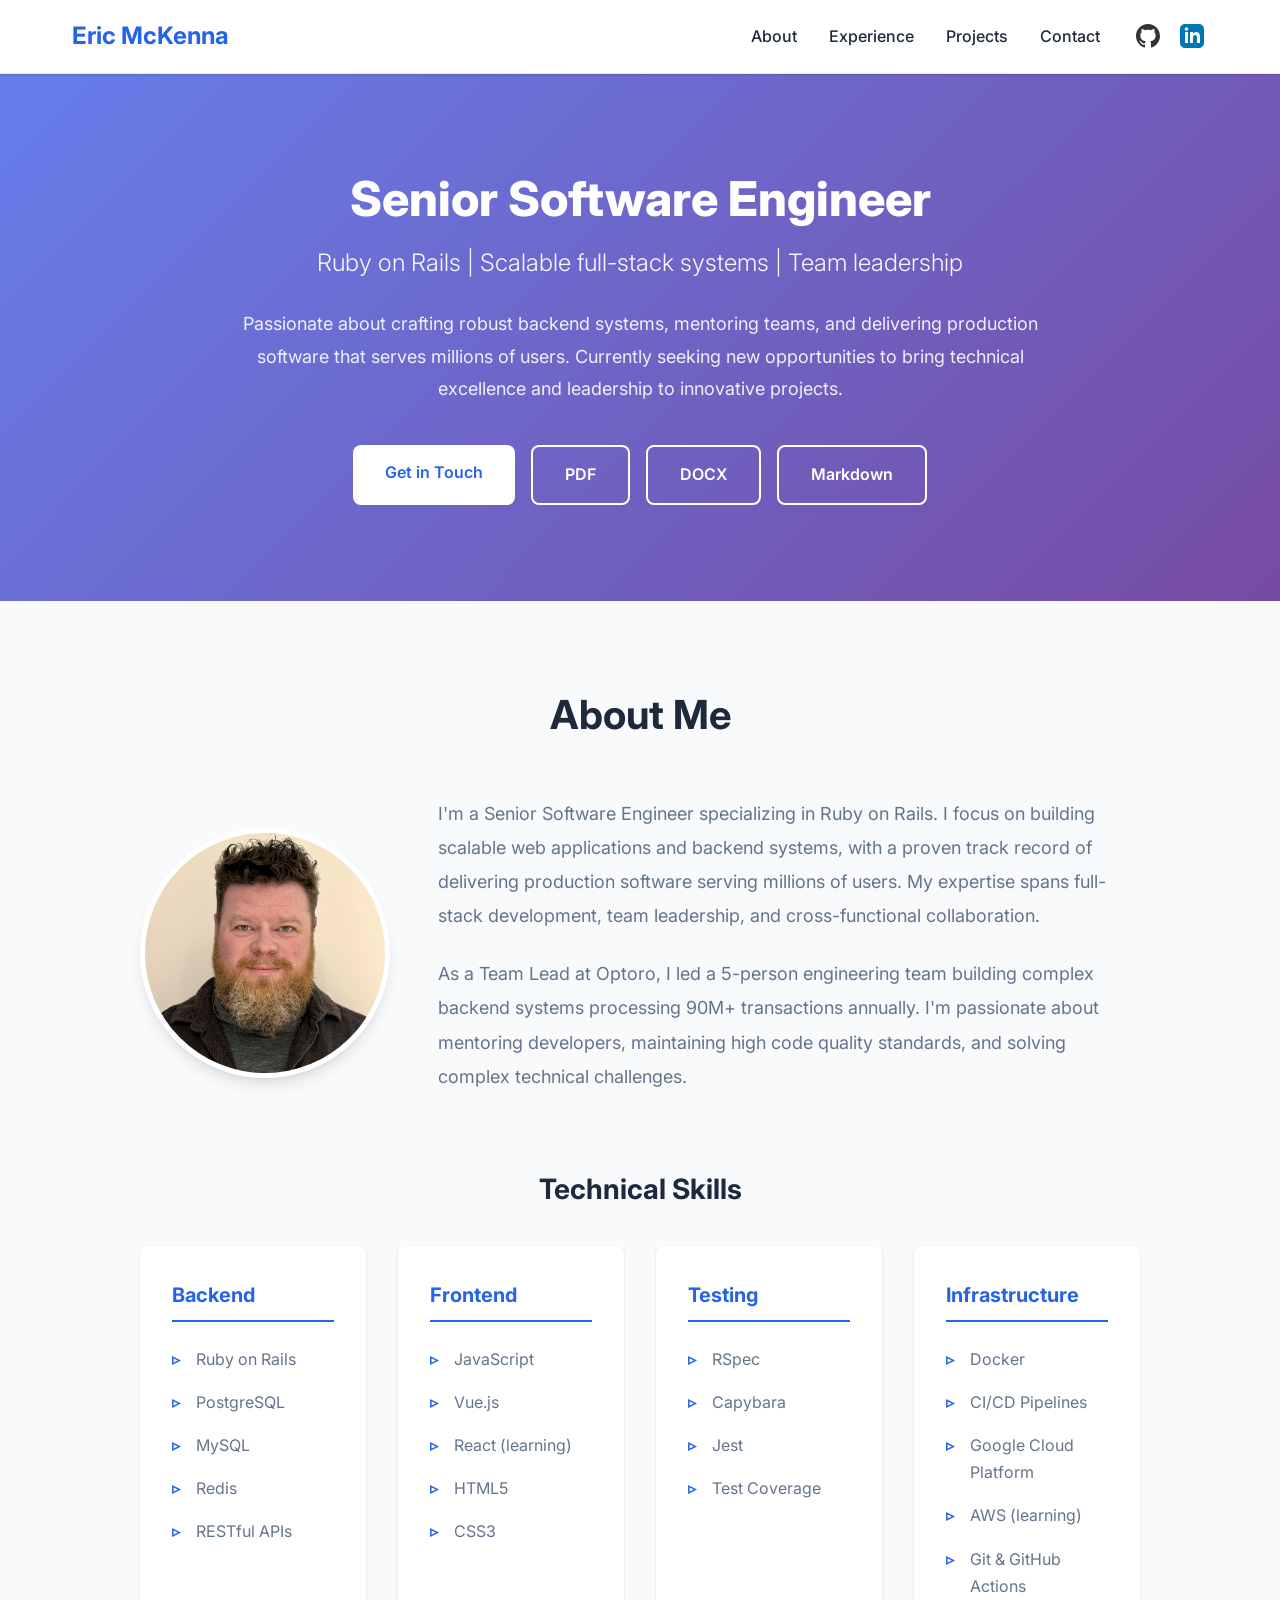
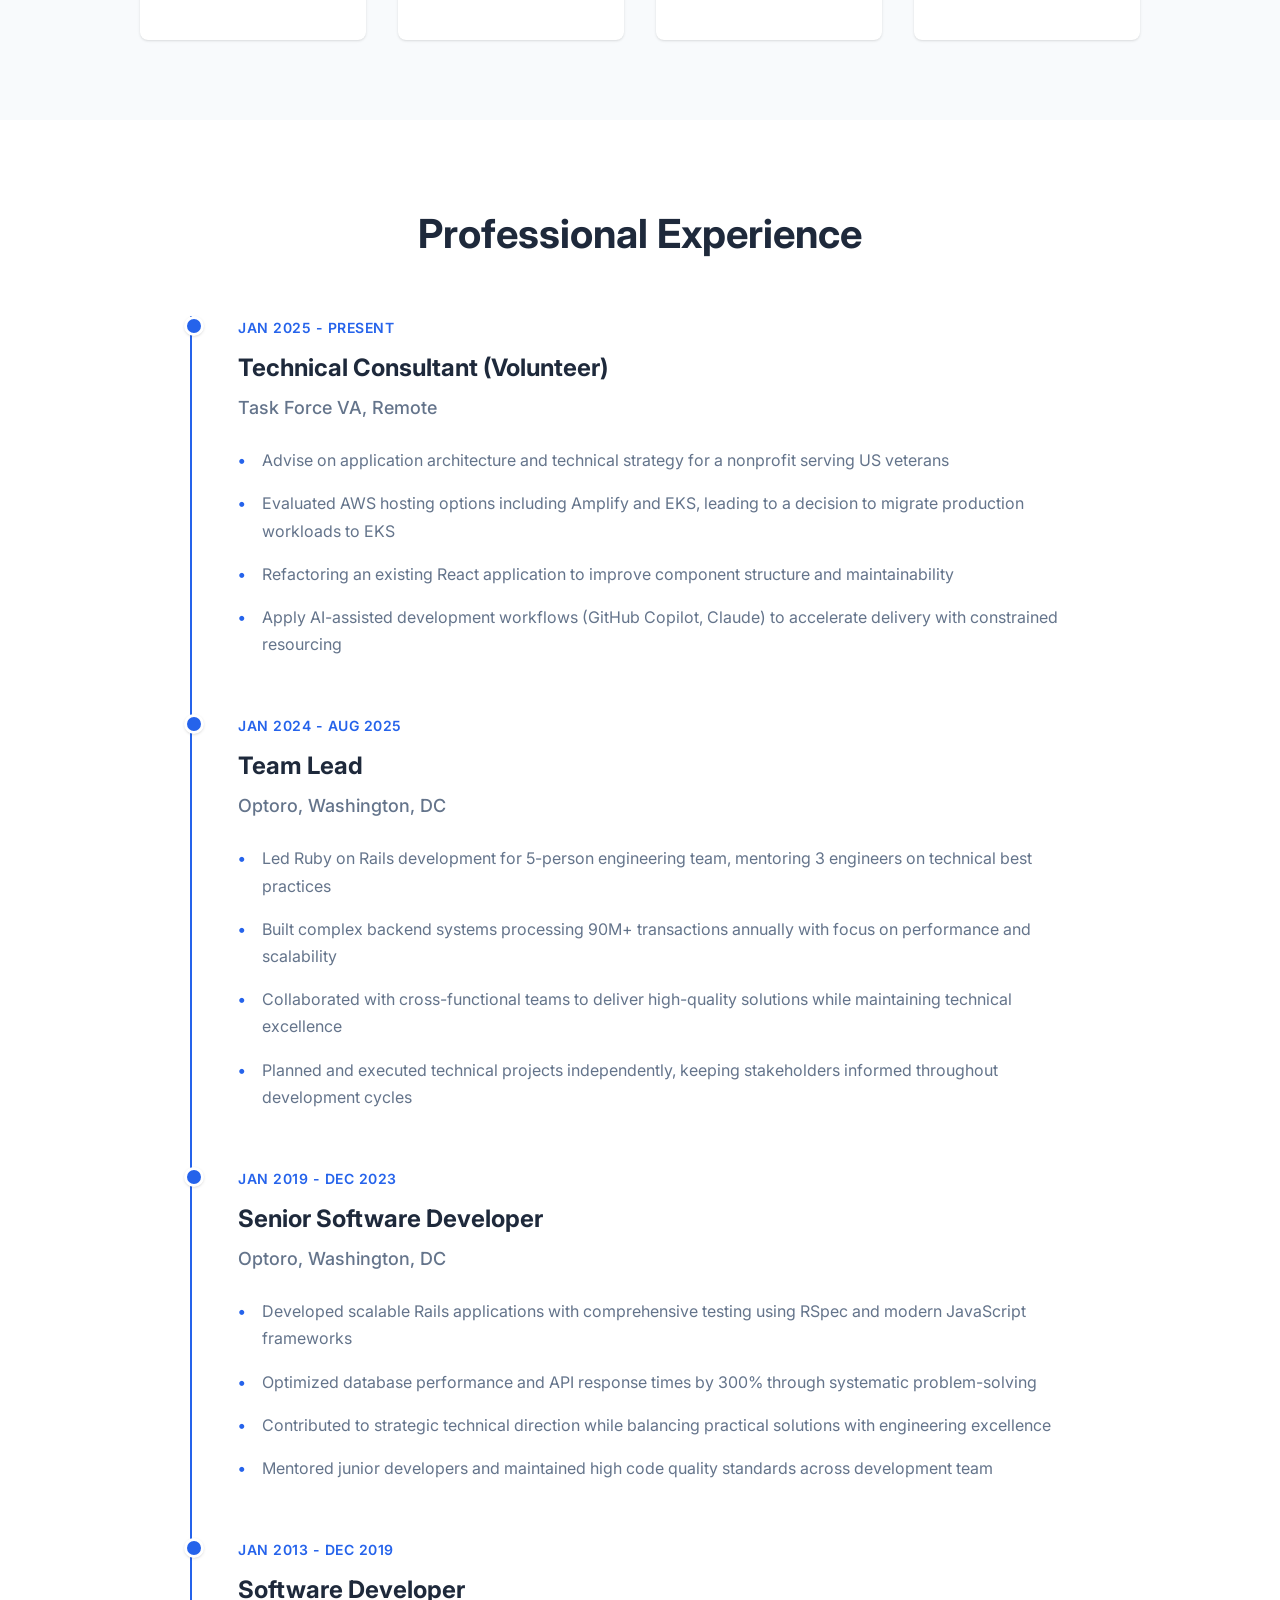
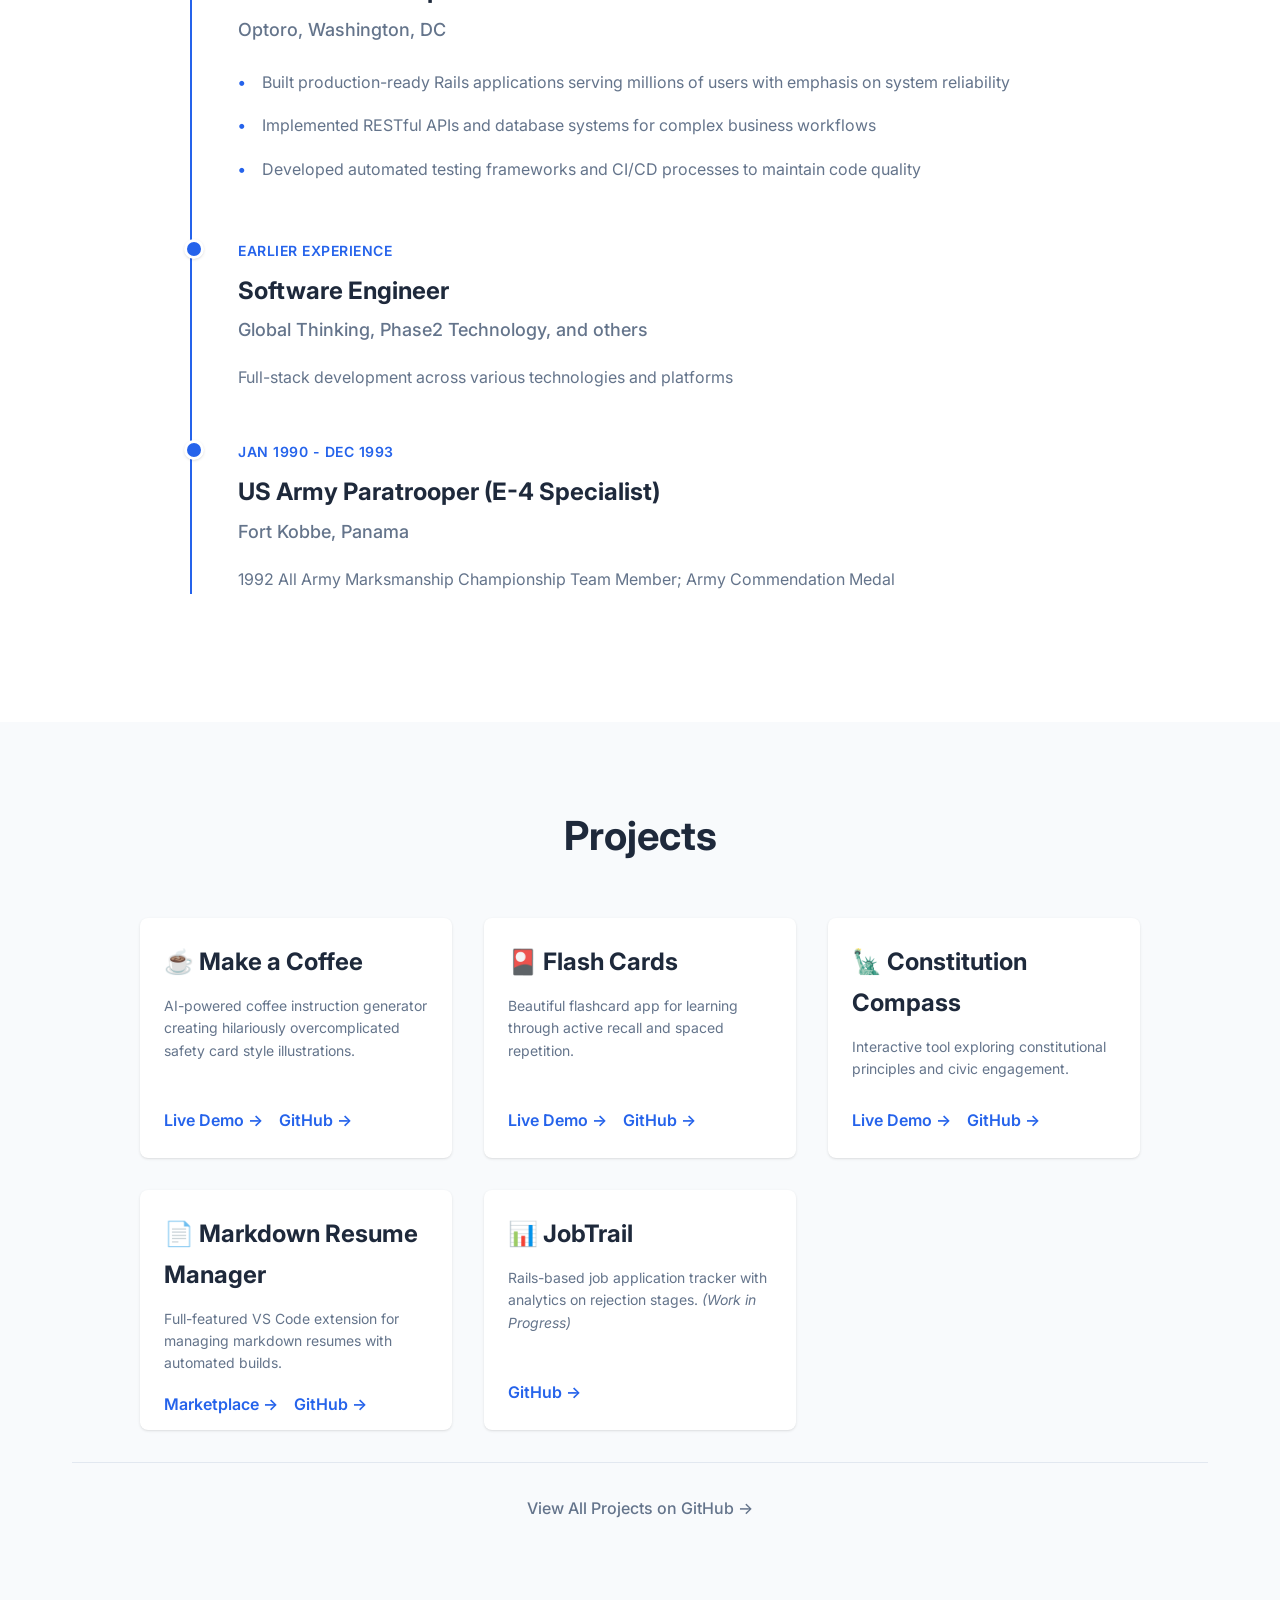
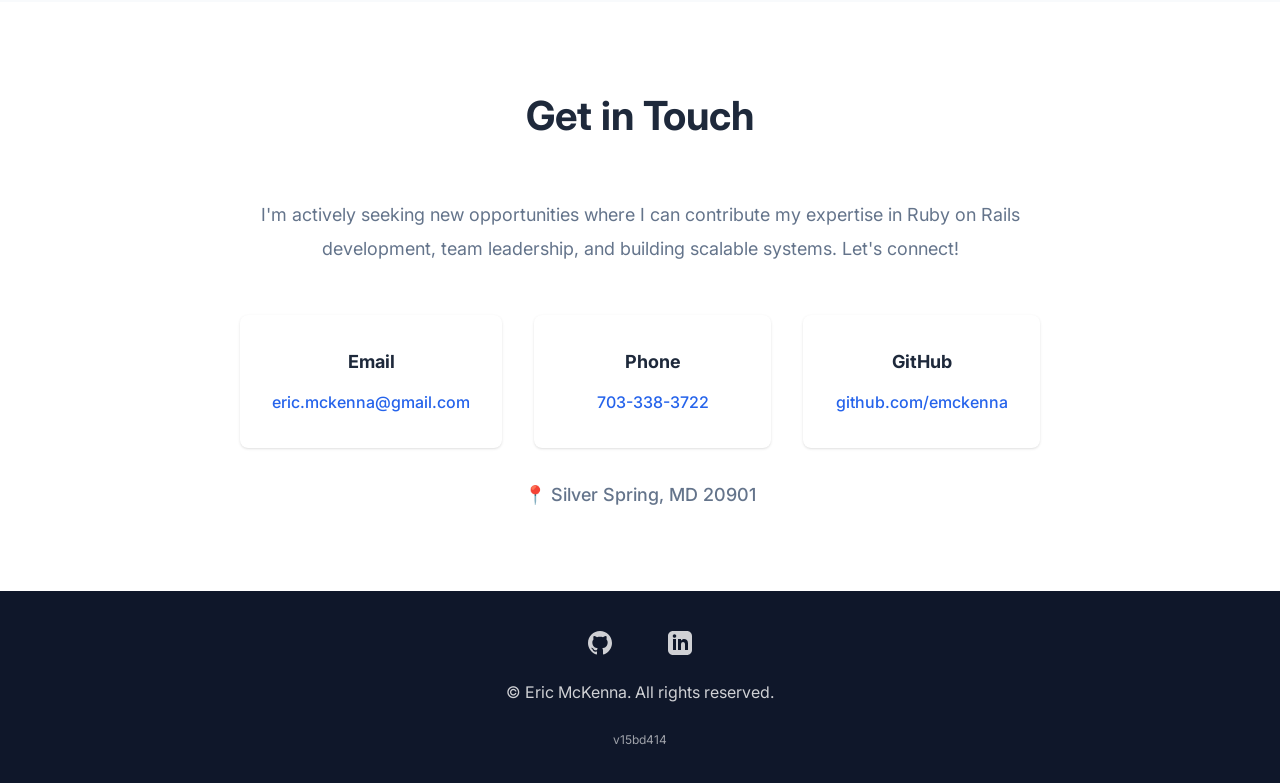
==== commit 904917af: "Added TFVA section to experience" ====
--- a/index.html
+++ b/index.html
@@ -153,6 +153,20 @@
 
                 <div class="timeline">
                     <div class="timeline-item">
+                        <div class="timeline-date">Jan 2025 - Present</div>
+                        <div class="timeline-content">
+                            <h3>Technical Consultant (Volunteer)</h3>
+                            <h4>Task Force VA, Remote</h4>
+                            <ul>
+                                <li>Advise on application architecture and technical strategy for a nonprofit serving US veterans</li>
+                                <li>Evaluated AWS hosting options including Amplify and EKS, leading to a decision to migrate production workloads to EKS</li>
+                                <li>Refactoring an existing React application to improve component structure and maintainability</li>
+                                <li>Apply AI-assisted development workflows (GitHub Copilot, Claude) to accelerate delivery with constrained resourcing</li>
+                            </ul>
+                        </div>
+                    </div>
+
+                    <div class="timeline-item">
                         <div class="timeline-date">Jan 2024 - Aug 2025</div>
                         <div class="timeline-content">
                             <h3>Team Lead</h3>
@@ -424,8 +438,8 @@
             </div>
             <p>&copy; Eric McKenna. All rights reserved.</p>
             <p class="version-info" style="opacity: 0.6; font-size: 0.75rem; margin-top: 0.5rem;">
-                <a href="https://github.com/emckenna/emckenna.github.io/commit/89bc578" target="_blank" rel="noopener noreferrer" style="color: inherit; text-decoration: none;">
-                    v89bc578
+                <a href="https://github.com/emckenna/emckenna.github.io/commit/15bd414" target="_blank" rel="noopener noreferrer" style="color: inherit; text-decoration: none;">
+                    v15bd414
                 </a>
             </p>
         </div>
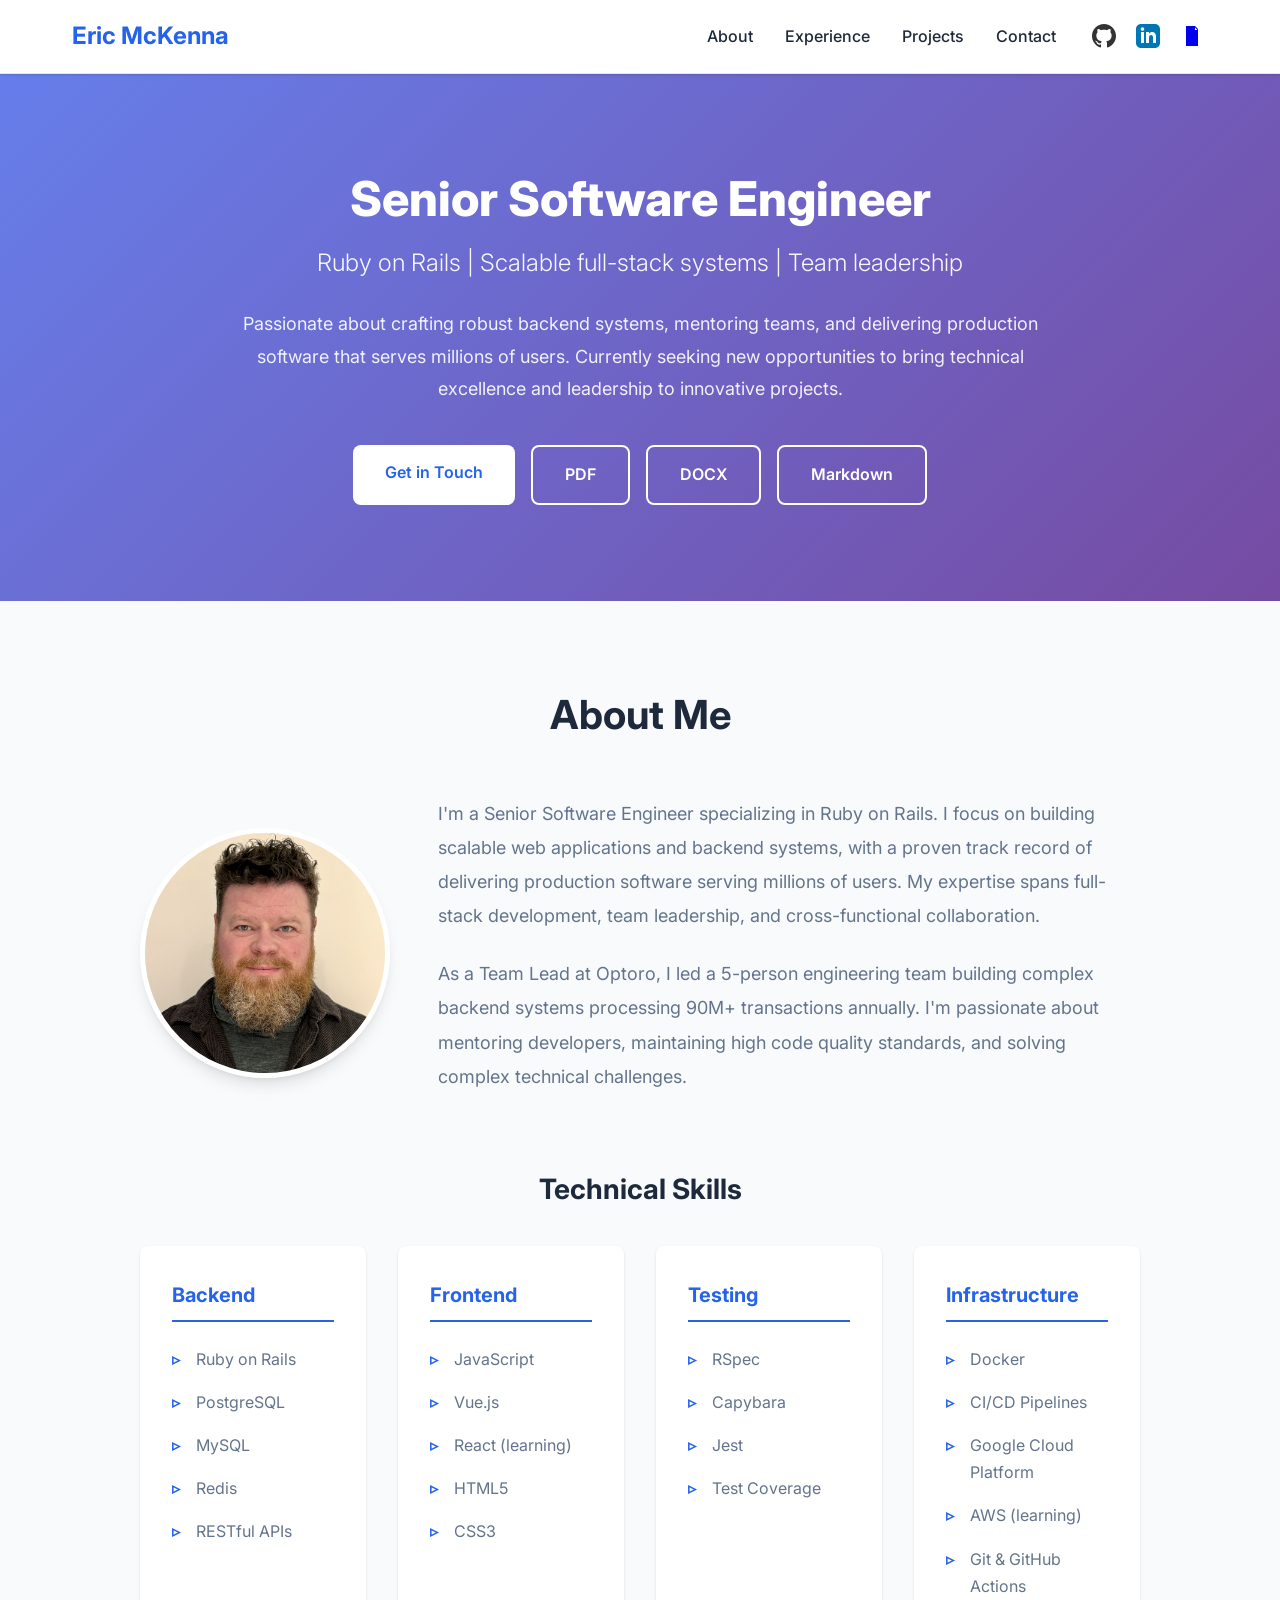
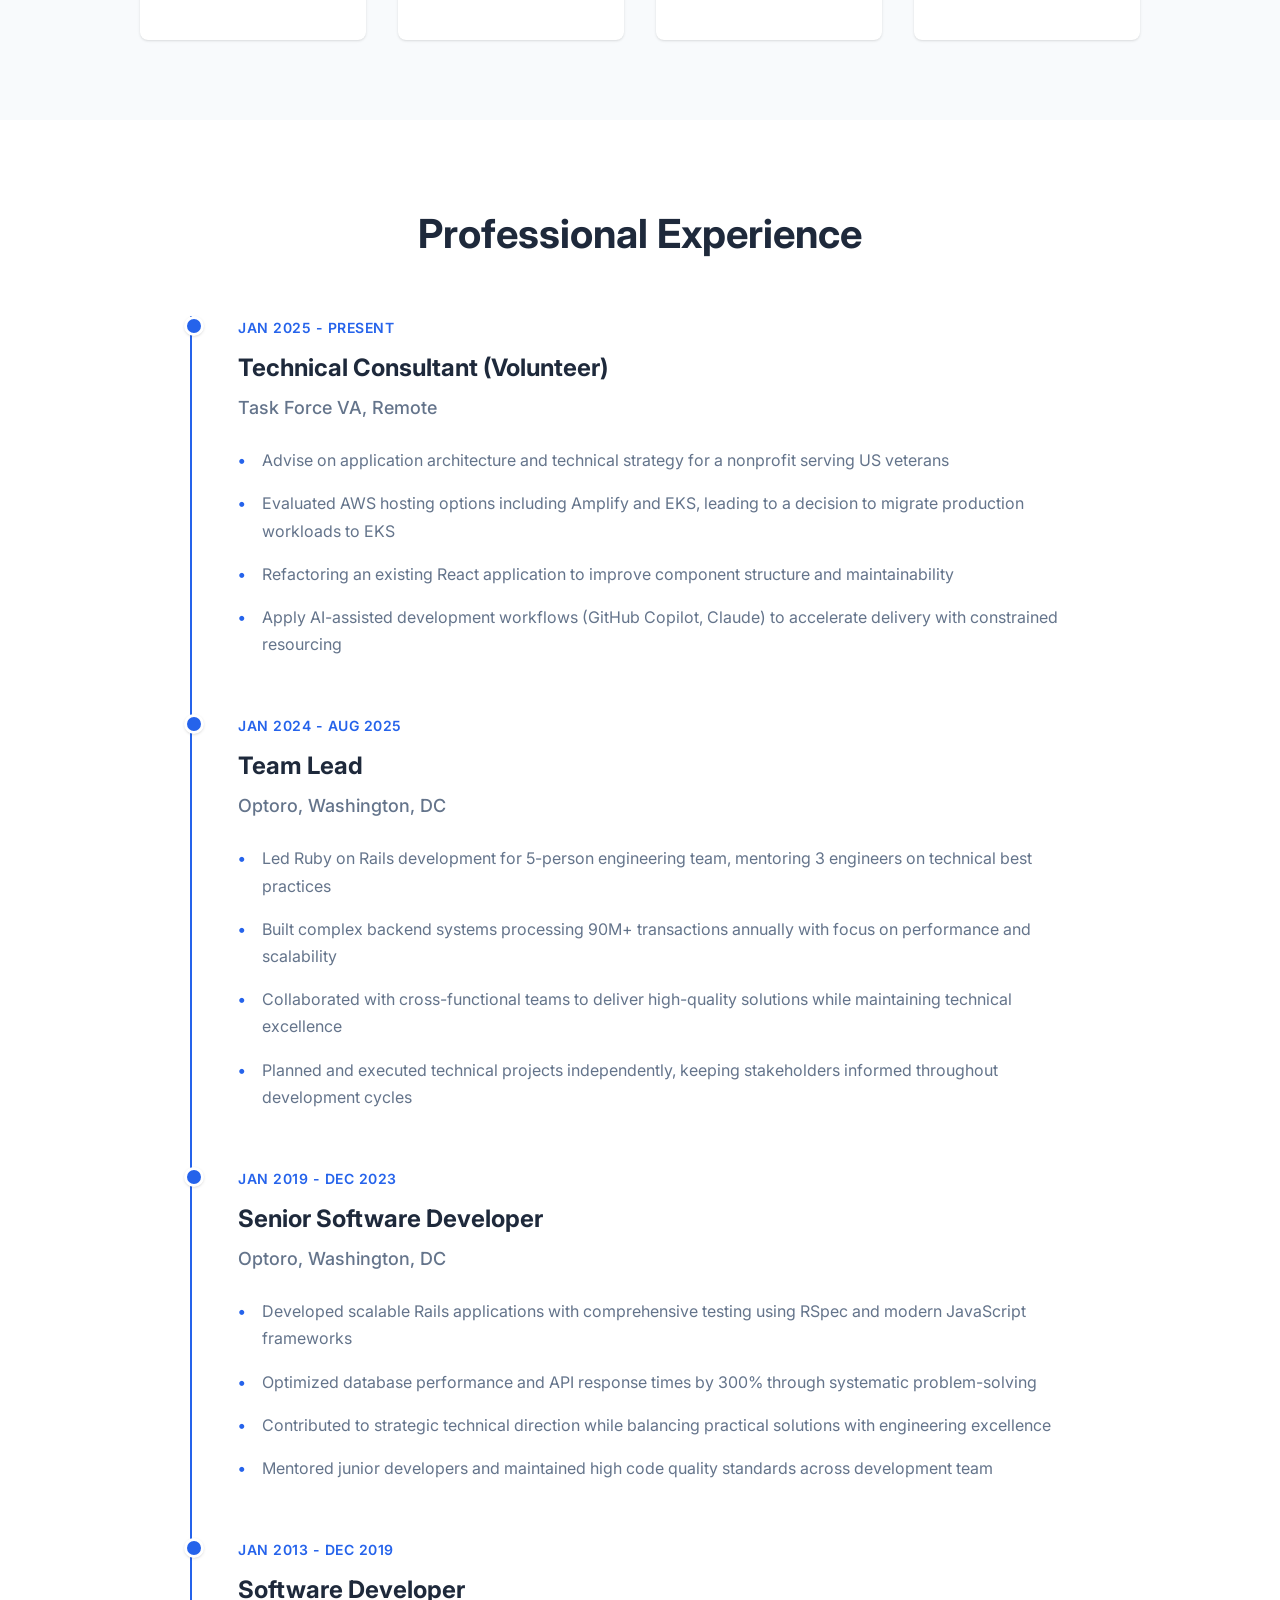
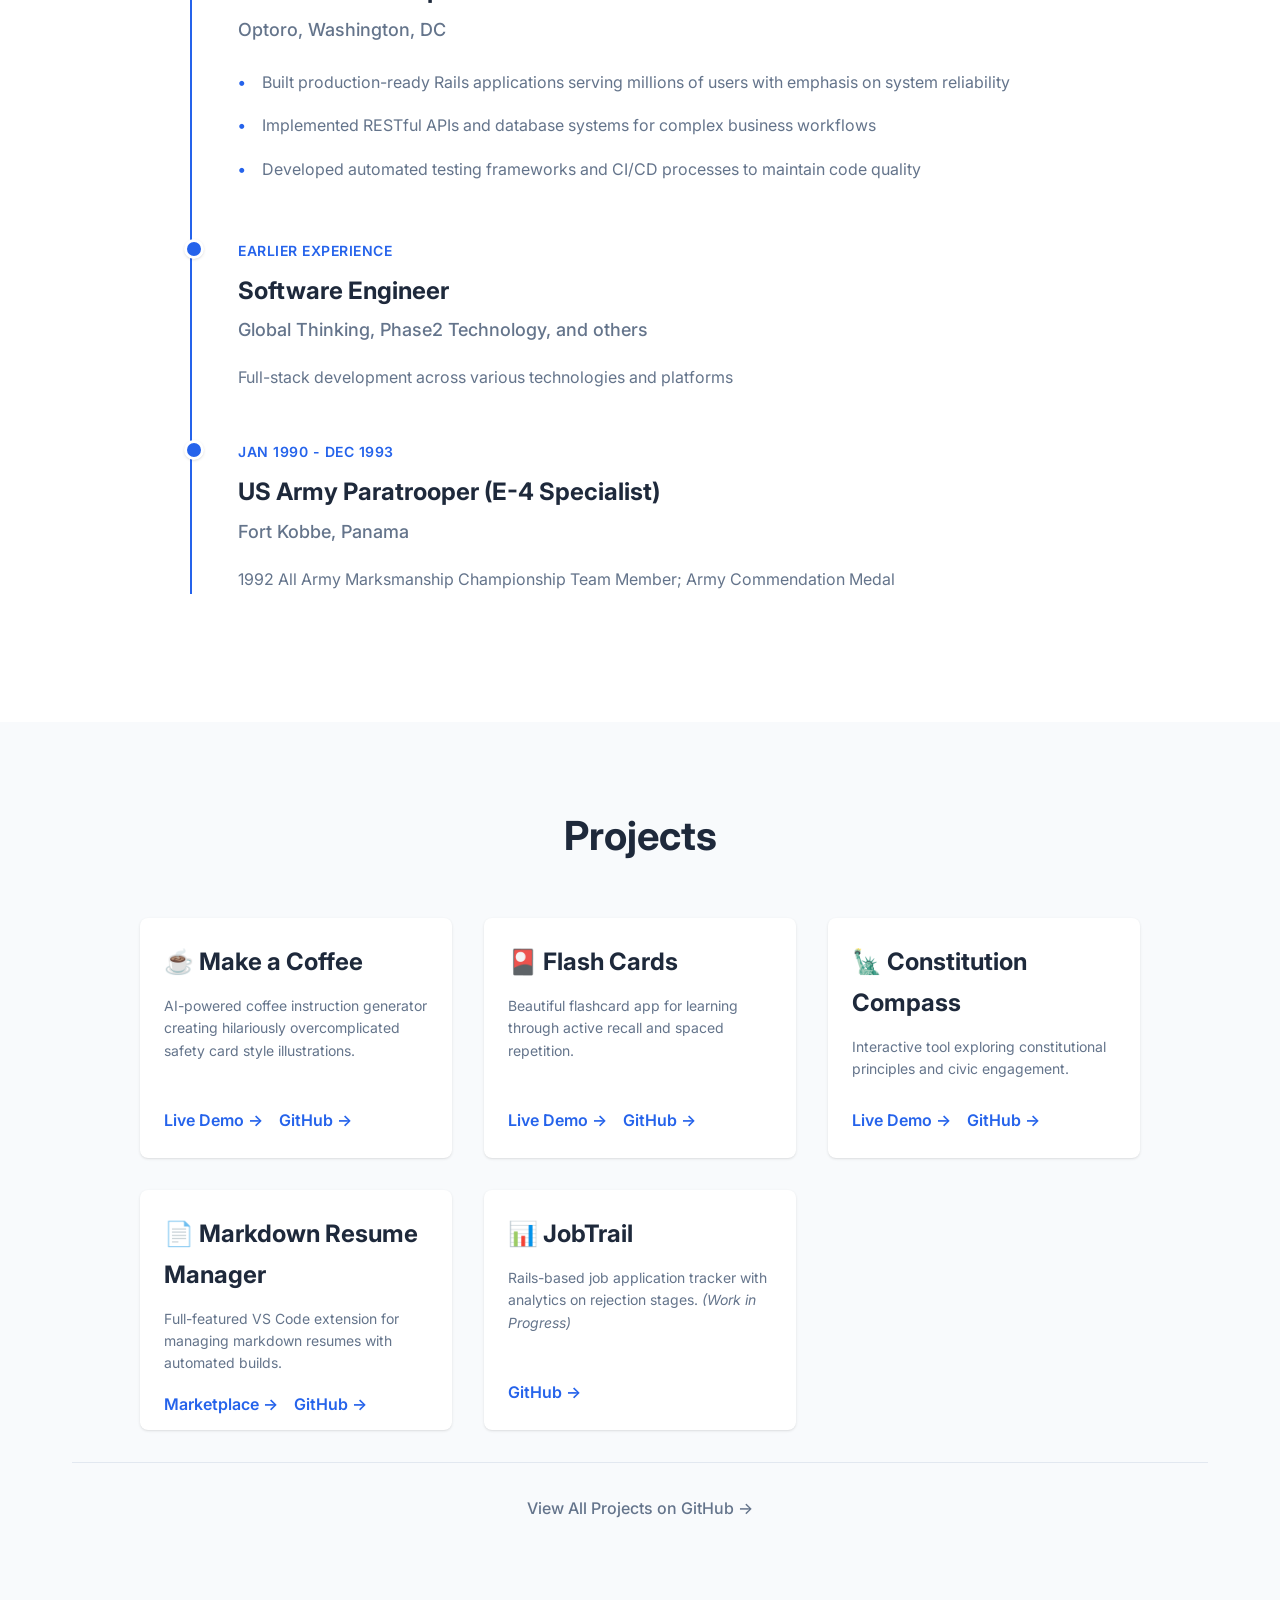
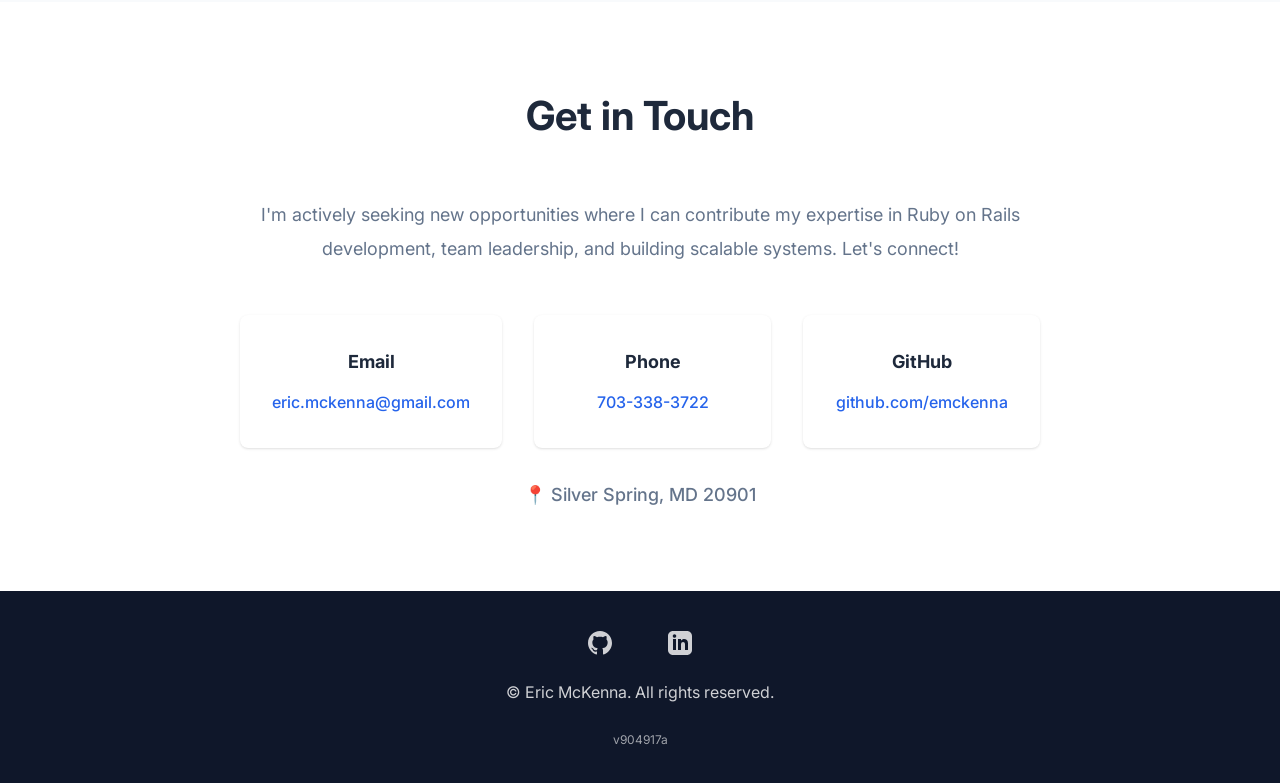
==== commit 7db9f3ec: "Added reference sheet icon and sheets to the site for easy access." ====
--- a/index.html
+++ b/index.html
@@ -48,6 +48,11 @@
                                 <path d="M19 0h-14c-2.761 0-5 2.239-5 5v14c0 2.761 2.239 5 5 5h14c2.762 0 5-2.239 5-5v-14c0-2.761-2.238-5-5-5zm-11 19h-3v-11h3v11zm-1.5-12.268c-.966 0-1.75-.79-1.75-1.764s.784-1.764 1.75-1.764 1.75.79 1.75 1.764-.783 1.764-1.75 1.764zm13.5 12.268h-3v-5.604c0-3.368-4-3.113-4 0v5.604h-3v-11h3v1.765c1.396-2.586 7-2.777 7 2.476v6.759z"/>
                             </svg>
                         </a>
+                        <a href="reference-sheets/" aria-label="Reference Sheets" class="social-icon" title="Reference Sheets">
+                            <svg width="24" height="24" viewBox="0 0 24 24" fill="currentColor" aria-hidden="true">
+                                <path d="M6 2h9l3 3v17H6V2zm9 1.5V6h2.5L15 3.5zM8 8h8v2H8V8zm0 4h8v2H8v-2zm0 4h6v2H8v-2z"/>
+                            </svg>
+                        </a>
                     </div>
                 </div>
             </div>
@@ -438,8 +443,8 @@
             </div>
             <p>&copy; Eric McKenna. All rights reserved.</p>
             <p class="version-info" style="opacity: 0.6; font-size: 0.75rem; margin-top: 0.5rem;">
-                <a href="https://github.com/emckenna/emckenna.github.io/commit/15bd414" target="_blank" rel="noopener noreferrer" style="color: inherit; text-decoration: none;">
-                    v15bd414
+                <a href="https://github.com/emckenna/emckenna.github.io/commit/904917a" target="_blank" rel="noopener noreferrer" style="color: inherit; text-decoration: none;">
+                    v904917a
                 </a>
             </p>
         </div>
